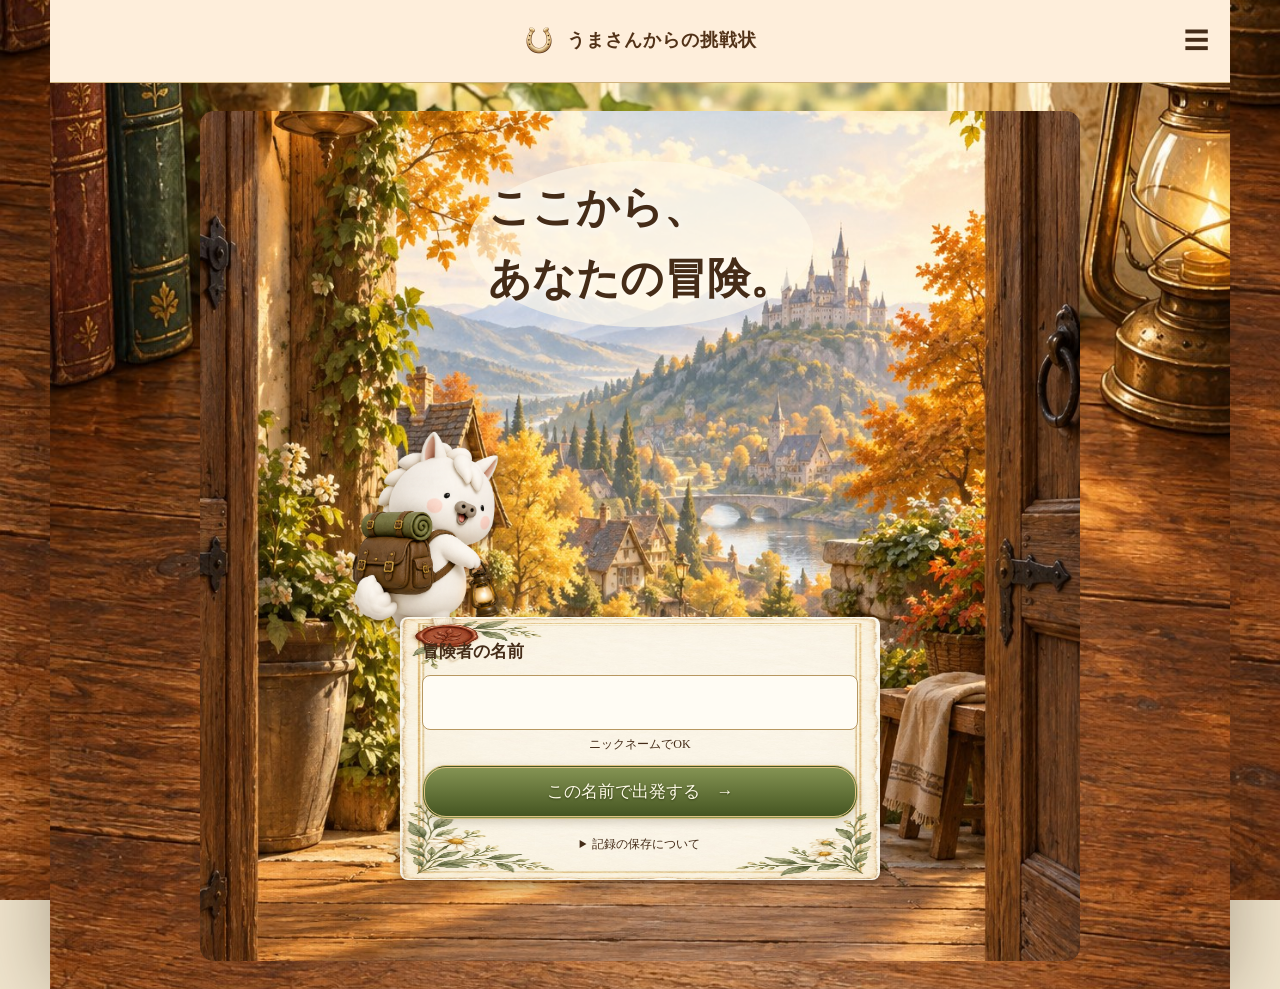
==== uma_quest.html @ 5a9ca6b8 "Add direct-link September quest playtest without homepage links" ====
<!doctype html>
<html lang="ja">
<head>
<meta charset="utf-8"><meta name="viewport" content="width=device-width,initial-scale=1">
<meta name="robots" content="noindex,nofollow"><meta name="theme-color" content="#faf5e9">
<title>うまさんからの挑戦状｜2026 秋の冒険</title>
<link rel="icon" href="media/icon-horseshoe.webp">
<link rel="stylesheet" href="assets/css/uma-quest.css">
<link rel="stylesheet" href="assets/css/uma-quest-journey.css">
<script src="assets/js/uma-quest-config.js" defer></script>
<script src="assets/js/uma-quest-core.js" defer></script>
<script src="assets/js/uma-quest-journey.js" defer></script>
<script src="assets/js/uma-quest.js" defer></script>
</head>
<body>
<a class="skip-link" href="#adventure">冒険メニューへ</a>
<div class="preview-note">お試し版 · 本番のお題・成長ルールは準備中です</div>
<header class="site-head"><a href="./"><img src="media/icon-horseshoe.webp" alt="">旅するうまさん</a><span>小さな一歩が、物語になる。</span></header>
<main>
<section class="hero"><div class="hero-copy"><p class="eyebrow">YOUR EVERYDAY, YOUR ADVENTURE</p><h1>うまさんからの<br><strong>挑戦状</strong></h1><p class="event-date">2026. 10.1 <span>―</span> 11.30</p><p>物語の主人公は、あなた。<br>見つけて、つくって、やってみて。<br>小さな一歩を、冒険の手帳に。</p><a class="primary button" href="#adventure">挑戦状をひらく ↓</a></div><img class="hero-horse" src="media/work-quest.webp" alt="挑戦状を届けるうまさん"><div class="hero-foot">休んだ日があっても、冒険は消えない。</div></section>
<div class="adventure" id="adventure">
<section id="intro" class="panel onboarding"><h2>あなたの冒険手帳を、ここに。</h2><p>同じ端末・同じブラウザーで遊んでね。記録が消える場合に備え、「冒険の書」を保存できます。プライベートブラウズでの継続利用は避けてください。</p><button id="intro-ok">手帳をひらく</button></section>
<div id="storage-error" class="panel error-panel" role="alert" hidden><h2>記録を読み込めませんでした</h2><p id="storage-error-text"></p><p>元の保存内容は上書きしていません。有効な冒険の書を読み込んで復元できます。</p><button id="raw-backup">元の保存内容を退避</button><button id="retry-storage">再読み込み</button></div>
<details class="dev-tools"><summary>動作確認・モード切り替え</summary><p id="mode-description"></p><div id="dev-controls" hidden><label>確認日時（日本時間）<input id="preview-date" type="date" min="2026-09-01" max="2026-12-31"></label><div class="dev-presets"><button data-date="2026-09-30">開催前</button><button data-date="2026-10-07">開催中</button><button data-date="2026-12-01">開催後</button></div></div><a id="mode-link" class="button" href="?preview=1#adventure">試用モードを開く</a><p>仮クエストは7件です。未作成の本番61件は含みません。</p></details>
<p id="phase-note" class="phase-note"></p>
<section class="profile panel" aria-label="冒険者のプロフィール"><div class="profile-top"><div class="profile-name"><label>冒険者のなまえ（任意）<input id="player-name" maxlength="16" placeholder="名もなき冒険者" autocomplete="off"></label><button type="button" id="save-name">名前を保存</button></div><div class="level">Lv.<strong id="level">1</strong></div></div><div class="exp-row"><progress id="exp" max="100" value="0" aria-label="次のレベルまでの経験値"></progress><span id="exp-label"></span></div><p id="rank" class="profile-caption"></p></section>
<nav class="tabs" aria-label="冒険メニュー"><button data-tab="today" aria-current="page"><img src="media/icon-lantern.png" alt="">今日</button><button data-tab="journal"><img src="media/icon-book-storybook.webp" alt="">冒険手帳</button><button data-tab="trophy-panel"><img src="media/icon-star-color.png" alt="">トロフィー</button><button data-tab="result"><img src="media/icon-horseshoe.webp" alt="">クリア画面</button></nav>
<section id="today" class="tab-panel"><div class="section-title"><div><p class="eyebrow">A LETTER FOR YOU</p><h2>今日のクエスト</h2></div><p>あなたのペースで、<br>小さな冒険を。</p></div><div id="today-list"></div><details id="past-quests" class="all-quests"><summary>これまでの挑戦状 <span id="past-count"></span></summary><div id="past-list"></div></details><p class="small-note">画像の提出・判定はありません。自分でできたと思ったらクリア。<br>公開済みのお題は後日でも挑戦できます。</p></section>
<section id="journal" class="tab-panel" hidden><div class="section-title"><div><p class="eyebrow">MY ADVENTURE JOURNAL</p><h2>冒険手帳</h2></div><p id="clear-count"></p></div><div id="stats" class="stats"></div><p class="small-note">数値は分類ごとの達成ポイントです。上限は未確定です。</p><h3>クリアした挑戦</h3><p class="small-note">星をつけたひとつを「いちばんの冒険」としてクリア画像に残せます。</p><div id="history"></div><div class="backup panel"><div><h3>冒険の書</h3><p>写真を含まない、小さな記録の控え。</p></div><button id="export">冒険の書を保存</button><button id="open-import">冒険の書を読み込む</button><input id="import" type="file" accept=".json,application/json" hidden></div></section>
<section id="trophy-panel" class="tab-panel" hidden><div class="section-title"><div><p class="eyebrow">LITTLE ACHIEVEMENTS</p><h2>集めたトロフィー</h2></div></div><label class="title-picker">表示する称号<select id="title-select"></select></label><div id="trophies" class="trophy-grid"></div><p class="small-note">連続参加の条件はありません。61件の特別な実績は、本番61件の完成・達成後に解放されます。</p></section>
<section id="result" class="tab-panel" hidden><div class="section-title"><div><p class="eyebrow">THIS IS YOUR STORY</p><h2 id="result-heading">冒険のクリア画面</h2></div></div><p id="result-note" class="small-note"></p>
<div id="certificate" class="certificate" role="img" aria-label="冒険の記念カード"></div>
<div class="photo-controls panel"><h3>思い出を添える（任意・最大3枚）</h3><p>写真なしでも完成するカードです。選んだ画像はこの画面だけで扱い、再読み込みすると消えます。サーバーへの送信やブラウザーへの永続保存はしません。</p><button id="add-photos">写真・絵を選ぶ</button><input id="photos" type="file" accept="image/png,image/jpeg,image/webp" multiple hidden><div id="photo-list"></div></div>
<details id="export-preview" hidden><summary>保存する画像を確認する</summary><img id="export-image" alt="保存用の冒険記念画像"><p class="small-note">画像の長押しからも保存できます。</p></details><div class="card-actions"><button id="save-image" class="primary" disabled>クリア画像を保存</button><button id="share-image" disabled>シェアする</button><button id="copy-result">投稿文をコピー</button></div><p id="image-message" class="small-note" role="status"></p><textarea id="result-caption" rows="4" readonly aria-label="クリア画面の投稿文"></textarea><p class="small-note">共有先に文章が入らない場合はコピーして添えてください。対応しない環境では画像保存＋投稿文コピーでシェアできます。公開予定のURLは、本番公開後に利用できます。</p>
</section>
</div>
</main>
<footer>いつもの毎日に、ひとつぶの冒険を。<br><a href="./">旅するうまさん</a></footer>
<div id="notice" role="status" aria-live="polite"></div>
<dialog id="report-dialog"><form id="report-form"><p class="eyebrow">QUEST REPORT</p><h2>冒険の足あとを残そう</h2><p id="report-title"></p><p>「できた！」の自己申告で記録します。写真や絵の提出は不要です。</p><div class="dialog-actions"><button type="button" data-close="report-dialog">戻る</button><button type="submit" class="primary">クリアを記録する</button></div></form></dialog>
<dialog id="clear-dialog"><p class="eyebrow">A LITTLE ADVENTURE, COMPLETE</p><h2 class="celebrate">冒険クリア！</h2><img class="celebrate-horse" src="media/camera-pose-lantern.png" alt="ランタンを持って冒険を祝ううまさん"><p id="clear-title"></p><div id="clear-reward"></div><textarea id="quest-share-text" rows="9" readonly aria-label="シェアする文章"></textarea><div class="share-actions"><button id="share-quest" class="primary">SNSでシェア</button><button id="share-x">Xで投稿を作る</button><button id="copy-quest">文章をコピー</button><button data-close="clear-dialog">冒険を続ける</button></div></dialog>
<dialog id="undo-dialog"><h2>クリアの記録を取り消す</h2><p id="undo-title"></p><p>経験値・ステータス・トロフィーを再計算します。未獲得に戻った称号や、取り消す「いちばんの冒険」の選択も解除します。お題にはまた挑戦できます。</p><div class="dialog-actions"><button data-close="undo-dialog">戻る</button><button id="confirm-undo">取り消す</button></div></dialog>
<dialog id="import-dialog"><h2>冒険の書を読み込む</h2><p id="import-summary"></p><p>現在の記録を、バックアップ時点の記録に置き換えます。</p><button id="backup-before-import">置き換え前の記録を保存</button><div class="dialog-actions"><button data-close="import-dialog">戻る</button><button id="confirm-import" class="primary">この記録に復元する</button></div></dialog>
<noscript>このイベントを遊ぶにはJavaScriptを有効にしてください。</noscript>
</body>
</html>
---- assets/css/uma-quest.css ----
:root{color-scheme:light;--ink:#50351f;--muted:#8b755d;--gold:#b98739;--line:#ddc9a6;--paper:#fffaf0;--green:#839365;font-family:"Yu Mincho","Hiragino Mincho ProN",serif;color:var(--ink);background:#faf5e9}*{box-sizing:border-box}body{margin:0;background:radial-gradient(ellipse at 5% 35%,#e7ead980,transparent 45%),radial-gradient(ellipse at 100% 80%,#ead7a940,transparent 35%);line-height:1.8}button,input,textarea{font:inherit;color:inherit}button,.button{cursor:pointer;border:1px solid #b99766;border-radius:9px;background:#fffcf5;padding:11px 20px;text-decoration:none;display:inline-flex;align-items:center;justify-content:center;gap:12px;line-height:1.5}button:hover,.button:hover{background:#f1e6d0}button:disabled{cursor:default;opacity:.58}a{color:inherit}button:focus-visible,a:focus-visible,input:focus-visible,summary:focus-visible,textarea:focus-visible{outline:3px solid #7c976e;outline-offset:4px}.primary{background:linear-gradient(#84613a,#624021);color:#fff9eb;border:3px double #d6af62;border-radius:30px;box-shadow:0 3px 9px #58391915}.primary:hover{background:#74512d}.preview-note{text-align:center;background:#eee6d4;color:#796348;font:12px/2.6 sans-serif;letter-spacing:.08em}.site-head{max-width:1120px;margin:auto;padding:23px 30px;display:flex;align-items:center;justify-content:space-between;border-bottom:1px solid var(--line)}.site-head a{display:flex;align-items:center;gap:12px;font-size:25px;font-weight:bold;text-decoration:none}.site-head img{width:36px;height:42px;object-fit:contain}.site-head>span{font-size:12px;letter-spacing:.12em}.hero{max-width:1120px;margin:auto;min-height:510px;position:relative;overflow:hidden;display:flex;align-items:center}.hero-copy{position:relative;z-index:1;padding:50px 0 65px 65px;width:54%}.eyebrow{font:10px/1.7 sans-serif;letter-spacing:.22em;color:#977441}.hero h1{font-size:35px;line-height:1.6;letter-spacing:.1em;margin:15px 0}.hero h1 strong{font-size:72px;line-height:1.2;letter-spacing:.16em}.event-date{font-size:22px;letter-spacing:.08em;margin:18px 0}.event-date span{color:var(--gold);padding:0 12px}.hero-copy>p:not(.eyebrow):not(.event-date){font-size:14px;line-height:2.2}.hero-copy .button{margin-top:12px;min-width:245px}.hero-horse{position:absolute;width:77%;right:-125px;top:25px;mix-blend-mode:multiply}.hero-foot{position:absolute;bottom:16px;right:60px;font-size:12px;letter-spacing:.12em;color:var(--muted)}.adventure{max-width:760px;margin:25px auto 0;padding:0 26px;scroll-margin-top:20px}.panel{background:#fffbf2;border:1px solid var(--line);border-radius:12px;box-shadow:0 3px 15px #69543008}.profile{padding:20px 28px;background:linear-gradient(110deg,#f0eddb,#fffaf1 50%,#f4e9d5)}.profile-top{display:flex;align-items:center;justify-content:space-between;gap:20px}.profile label{font-size:10px;color:var(--muted);letter-spacing:.12em;display:block}.profile input{display:block;border:0;border-bottom:1px dashed #c8b38d;background:transparent;font-size:20px;font-weight:bold;width:min(100%,320px);padding:3px 0;border-radius:0;color:var(--ink)}.level{white-space:nowrap}.level strong{font-size:35px;margin-left:6px}.exp-row{display:flex;align-items:center;gap:15px;margin-top:12px}.exp-row span{font-size:12px;white-space:nowrap}progress{height:12px;width:100%;border:1px solid #d4bd97;border-radius:20px;overflow:hidden;background:#eee5d4}progress::-webkit-progress-bar{background:#eee5d4}progress::-webkit-progress-value{background:linear-gradient(90deg,#e0b35a,#b9842d);border-radius:20px}progress::-moz-progress-bar{background:#be913e}.profile-caption{font-size:11px;margin:7px 0 0;color:var(--muted)}.tabs{display:flex;margin:20px 0 30px;border-bottom:1px solid var(--line);gap:4px}.tabs button{flex:1;background:transparent;border:0;border-radius:0;padding:14px 5px;position:relative;font-size:14px}.tabs img{height:28px;width:28px;object-fit:contain}.tabs [aria-current]{color:#85561d}.tabs [aria-current]:after{content:"";height:3px;background:#b38a45;position:absolute;bottom:-1px;left:15%;right:15%;border-radius:4px}.section-title{display:flex;align-items:center;justify-content:space-between;margin:20px 0}.section-title h2{font-size:27px;margin:0;letter-spacing:.08em}.section-title .eyebrow{margin:0 0 7px}.section-title>p{font-size:12px;text-align:right;color:var(--muted)}.quest-letter{position:relative;background:linear-gradient(110deg,#fffdf5e8,#fffaf0ef),url('../../media/scenery-lake.webp') center/cover;border:1px solid var(--line);outline:1px solid #e5d3b5;outline-offset:-7px;padding:36px 40px 30px;box-shadow:2px 7px 18px #65441c13;border-radius:3px}.quest-letter:before{content:"✦";position:absolute;right:28px;top:18px;color:#b98c43;font-size:30px}.category{display:inline-block;background:#839365;color:white;padding:2px 25px;font-size:13px;letter-spacing:.18em}.quest-letter h3{font-size:29px;margin:20px 0 12px;letter-spacing:.06em}.quest-letter .description{max-width:420px;font-size:16px;line-height:2}.quest-letter .reward{font-size:20px;color:#976821;border-top:1px solid #dfcca9;padding-top:18px;margin:22px 0}.quest-letter .primary{width:100%;padding:15px}.small-note{font-size:12px;color:var(--muted);line-height:1.9;text-align:center;margin:18px 0}.all-quests{margin-top:24px}.all-quests summary{cursor:pointer;padding:17px 3px;border-bottom:1px solid var(--line)}summary span{float:right;font-size:12px;color:var(--muted)}.quest-list{display:grid;grid-template-columns:1fr 1fr;gap:10px;margin-top:16px}.quest-list button{justify-content:space-between;font-size:13px;text-align:left;padding:15px}.quest-list small{display:block;color:var(--muted);font-size:10px}.stats{display:grid;grid-template-columns:repeat(4,1fr);gap:9px}.stat{border:1px solid var(--line);border-radius:8px;background:var(--paper);padding:13px 10px;text-align:center}.stat strong{font-size:23px;margin-left:5px}.stat-meter{height:7px;border-radius:7px;background:#eee5d4;margin-top:8px;overflow:hidden}.stat-meter i{display:block;height:100%;background:var(--stat-color)}h3{font-size:21px;font-weight:600}.trophies{display:grid;grid-template-columns:repeat(5,1fr);gap:10px}.trophy{text-align:center;font-size:10px;color:var(--muted)}.medal{display:flex;justify-content:center;align-items:center;width:70px;height:70px;max-width:100%;aspect-ratio:1;margin:0 auto 6px;border-radius:50%;border:4px double #b38b4d;background:radial-gradient(circle at 35% 30%,#fff7cf,#d7b874);font-size:29px;box-shadow:0 3px 5px #51372017}.trophy.locked .medal{filter:grayscale(1);opacity:.35}.history-row{padding:17px 20px;margin-bottom:10px;background:var(--paper);border:1px solid var(--line);border-radius:6px}.history-row header{display:flex;gap:15px;justify-content:space-between;align-items:center}.history-row strong{font-size:16px}.history-row small{font-size:11px;color:var(--muted)}.history-row p{white-space:pre-wrap;overflow-wrap:anywhere;font-size:13px;margin:8px 0}.stamp{color:#a57831;border:2px solid #bb944f;border-radius:50%;font:10px/44px sans-serif;width:49px;height:49px;text-align:center;transform:rotate(-14deg);flex-shrink:0}.empty{padding:35px;text-align:center;border:1px dashed var(--line);color:var(--muted);font-size:14px}.backup{display:flex;gap:12px;align-items:center;padding:20px;margin-top:25px}.backup>div{flex:1}.backup h3,.backup p{margin:0}.backup p{font-size:11px;color:var(--muted)}#share-card{display:block;width:100%;height:auto;border:1px solid #ccb07b;box-shadow:0 5px 22px #66431912;border-radius:5px}.card-actions{display:grid;gap:12px;margin-top:22px}.card-actions button{padding:14px}footer{text-align:center;font-size:12px;line-height:2.7;color:var(--muted);margin:60px 0 30px}footer a{font-size:16px;text-decoration:none;color:var(--ink)}dialog{width:min(480px,calc(100% - 32px));background:var(--paper);border:1px solid var(--line);border-radius:14px;padding:30px;color:var(--ink);box-shadow:0 12px 60px #31200e30}dialog::backdrop{background:#382d206e;backdrop-filter:blur(3px)}dialog h2{font-size:23px}dialog label{font-size:13px;display:block}textarea{width:100%;border:1px solid var(--line);background:#fffdf8;padding:10px;border-radius:6px;resize:vertical;margin-top:8px}.dialog-actions{display:flex;justify-content:flex-end;gap:10px;margin-top:20px}#notice{position:fixed;bottom:24px;left:50%;transform:translateX(-50%);z-index:10;max-width:calc(100% - 30px);width:max-content;background:#503b26;color:#fff9ea;padding:13px 22px;border-radius:12px;box-shadow:0 4px 20px #0002;font-size:13px;pointer-events:none}#notice:empty{display:none}[hidden]{display:none!important}@media(max-width:600px){.site-head{padding:15px 20px}.site-head a{font-size:20px}.site-head>span{display:none}.hero{min-height:480px;align-items:flex-start}.hero-copy{padding:27px 0 58px 24px;width:75%}.hero .eyebrow{font-size:8px}.hero h1{font-size:25px}.hero h1 strong{font-size:55px}.hero-horse{width:113%;right:-31%;top:125px}.hero-copy>p:not(.eyebrow):not(.event-date){font-size:12px}.event-date{font-size:17px}.hero-copy .button{min-width:0;padding:12px 20px;font-size:13px}.hero-foot{right:0;left:0;text-align:center;bottom:8px;font-size:10px}.adventure{padding:0 16px;margin-top:18px}.profile{padding:15px 18px}.profile input{font-size:18px;width:100%}.profile-top label{min-width:0}.level strong{font-size:30px}.section-title h2{font-size:23px}.section-title>p{font-size:10px}.quest-letter{padding:27px 23px 23px}.quest-letter h3{font-size:23px}.quest-letter .description{font-size:14px}.quest-letter .reward{font-size:17px}.tabs button{font-size:12px;gap:7px}.tabs img{width:24px;height:24px}.quest-list{grid-template-columns:1fr}.stats{gap:5px}.stat{padding:10px 3px;font-size:12px}.stat strong{font-size:19px}.medal{height:auto;font-size:23px;border-width:3px}.trophies{gap:5px}.backup{flex-wrap:wrap;padding:15px}.backup>div{flex-basis:100%}.backup button,.backup .button{flex:1}.history-row{padding:13px}.history-row strong{font-size:14px}dialog{padding:22px}.dialog-actions button{padding:11px 13px}}
.day-heading{display:flex;justify-content:space-between;align-items:center;gap:12px;font-size:13px}.day-heading label{font-size:11px;color:var(--muted)}.day-heading input{border:1px solid var(--line);border-radius:6px;padding:7px;background:var(--paper);max-width:155px}.daily-list{grid-template-columns:repeat(auto-fit,minmax(180px,1fr));margin:10px 0 20px}.daily-list button[aria-pressed="true"],.design-choices button[aria-pressed="true"]{background:#e9eedf;border-color:#839365}.quest-share-button{width:100%;margin-top:12px}.history-share{padding:6px 12px;font-size:12px;margin-top:12px}.share-actions{display:grid;grid-template-columns:1fr 1fr;gap:10px;margin-top:16px}.share-actions .primary{grid-column:1/-1}.share-actions button{font-size:13px}.design-choices{display:flex;gap:10px}.design-choices button{flex:1;font-size:14px}.parameter-proposals{padding:20px;margin-top:22px}.parameter-proposals h3{margin:0 0 10px}.parameter-proposals p{font-size:12px;color:var(--muted)}.parameter-proposals table{width:100%;border-collapse:collapse;font-size:12px;text-align:left}.parameter-proposals th,.parameter-proposals td{padding:12px 5px;border-bottom:1px solid var(--line)}#clear-dialog h2{text-align:center;font-size:32px;color:#526b49}#clear-title,#clear-reward{text-align:center}#clear-reward{color:#a07937;font-size:14px}#quest-share-text{font:12px/1.9 sans-serif}dialog{max-height:calc(100dvh - 32px);overflow-y:auto}@media(max-width:600px){.day-heading{align-items:flex-start;flex-direction:column;gap:0;margin-bottom:14px}.daily-list{grid-template-columns:1fr}.design-choices button{font-size:12px;padding:10px}.parameter-proposals{padding:14px}.parameter-proposals table{font-size:11px}}
/* Autumn event prototype: scoped additions; existing site styles are untouched. */
.skip-link{position:fixed;top:-80px;left:15px;z-index:50;background:var(--paper);padding:10px}.skip-link:focus{top:10px}.onboarding,.error-panel{padding:22px;margin-bottom:20px}.onboarding h2,.error-panel h2{font-size:20px;margin:0 0 12px}.onboarding p,.error-panel p{font-size:13px}.error-panel{border-color:#b87156;background:#fff2e7}.dev-tools{margin:20px 0;font-size:12px;color:var(--muted)}.dev-tools summary{cursor:pointer}.dev-tools input,.title-picker select{border:1px solid var(--line);padding:10px;border-radius:7px;background:var(--paper);font:inherit;color:var(--ink)}.dev-tools p{margin:10px 0}.dev-presets{display:flex;gap:8px;margin:12px 0}.dev-presets button{padding:8px 12px}.phase-note{font-size:13px;text-align:center;padding:10px;background:#eee8d7;border-radius:8px}.tabs{gap:0}.tabs button{flex-direction:column;gap:4px;font-size:12px}.tabs img{height:28px;width:28px}.quest-letter{margin:18px 0 25px}.quest-top{display:flex;justify-content:space-between;align-items:center}.quest-top time{font-size:12px;color:var(--muted)}.quest-art{float:right;width:80px;height:80px;object-fit:contain;margin:20px 0 12px 15px}.quest-letter h3{font-size:26px}.quest-letter:before{display:none}.stat img{display:block;width:30px;height:30px;object-fit:contain;margin:0 auto 4px}.stat span{display:block}.stat strong{margin:0}.history-icon{width:44px;height:55px;object-fit:contain}.history-row header>div{flex:1}.history-actions{display:flex;gap:7px;flex-wrap:wrap;margin-top:12px}.history-actions button{font-size:11px;padding:8px 11px}.history-actions [aria-pressed=true]{background:#eee2bd;border-color:#a17c39}.title-picker{display:flex;flex-direction:column;gap:8px;font-size:13px;margin-bottom:20px}.trophy-grid{display:grid;grid-template-columns:1fr 1fr;gap:12px}.trophy-card{display:flex;align-items:center;gap:13px;padding:15px;border:1px solid var(--line);border-radius:10px;background:var(--paper)}.trophy-card>img{width:50px;height:60px;object-fit:contain}.trophy-card>div{flex:1;min-width:0}.trophy-card h3{font-size:15px;margin:0}.trophy-card p,.trophy-card small{font-size:10px;line-height:1.8;margin:7px 0;color:var(--muted)}.trophy-card.locked>img{filter:grayscale(1);opacity:.35}.trophy-card.unlocked{background:#faf0d5}.trophy-card progress{height:8px}.backup{flex-wrap:wrap}.backup>div{flex-basis:100%}.backup button{flex:1;font-size:13px}.celebrate{animation:quest-pop .45s ease-out}.celebrate-horse{display:block;height:110px;width:100px;object-fit:contain;margin:0 auto}#clear-reward{white-space:pre-line;margin:16px 0;font-size:15px;line-height:2}#clear-dialog{max-width:490px}.photo-controls{margin-top:24px;padding:20px}.photo-controls h3{font-size:18px;margin:0 0 10px}.photo-controls p{font-size:12px;color:var(--muted)}#photo-list{display:flex;gap:10px;margin-top:15px}#photo-list>div{width:33.33%;min-width:0}#photo-list img{width:100%;height:100px;object-fit:contain;background:#eee8dc}#photo-list button{font-size:11px;padding:8px;width:100%}#result-caption{font-size:12px}.certificate{position:relative;background:#fff9eb;border:4px double #b88d45;box-shadow:0 6px 22px #65471914;padding:30px 24px 22px;text-align:center;border-radius:4px;overflow:hidden;font-family:"Yu Mincho",serif}.certificate:before{content:"";position:absolute;inset:7px;border:1px solid #dbc392;pointer-events:none}.certificate-top{display:flex;align-items:center;justify-content:center;gap:12px;font-size:22px}.certificate-top>img{height:38px;width:35px;object-fit:contain}.certificate-top p{margin:0}.certificate-top small{display:block;font-size:14px;color:#91713e}.certificate-mode{font-size:14px;color:#977649;margin:22px 0 10px}.certificate-name{font-size:32px;line-height:1.8;overflow-wrap:anywhere;margin:10px 0 16px}.certificate-name span{display:block;font-size:28px}.ribbon{display:inline-block;max-width:95%;background:#e6d4a1;padding:6px 30px;font-size:19px;clip-path:polygon(0 0,100% 0,97% 50%,100% 100%,0 100%,3% 50%)}.certificate-count{font-size:21px;margin:16px 0}.certificate-count strong{font-size:58px}.certificate-stats{display:grid;grid-template-columns:repeat(4,1fr);gap:8px;border-bottom:1px solid var(--line);padding-bottom:18px}.certificate-stats span{display:block;font-size:14px}.certificate-stats strong{font-size:25px}.certificate-scene{position:relative;height:245px;margin:15px -12px 0}.certificate-scene>img:first-child{width:100%;height:100%;object-fit:cover;opacity:.58;mask-image:linear-gradient(transparent,#000 15%,#000 60%,transparent)}.certificate-scene .certificate-guide{position:absolute;right:5px;bottom:25px;height:155px;width:130px;object-fit:contain}.certificate-scene p{position:absolute;bottom:0;left:8px;right:8px;font-size:13px;color:#765833;text-shadow:0 0 6px #fff}.certificate-trophies{display:flex;justify-content:center;gap:12px;flex-wrap:wrap;margin:20px 0}.certificate-trophies>div{width:70px;font-size:10px;line-height:1.6}.certificate-trophies img{height:45px;width:45px;object-fit:contain;margin:0 auto 8px;display:block}.certificate-favorite{border:1px solid var(--line);padding:12px;margin:18px 0}.certificate-favorite small{display:block;color:#997433}.certificate-favorite strong{font-size:19px;overflow-wrap:anywhere}.certificate-photos{display:flex;gap:9px;margin:18px 0}.certificate-photos img{flex:1;min-width:0;width:0;height:150px;object-fit:contain;background:#fffdf8;border:5px solid #fff;box-shadow:0 2px 6px #0001}.certificate-footer{font-size:12px;color:#8c704a;margin:18px 0 0;line-height:2.1}@keyframes quest-pop{from{transform:scale(.9);opacity:.4}to{transform:scale(1);opacity:1}}@media(prefers-reduced-motion:reduce){*,*::before,*::after{animation:none!important;scroll-behavior:auto!important}}@media(max-width:600px){.trophy-grid{grid-template-columns:1fr}.quest-letter h3{font-size:22px}.quest-art{width:62px;height:62px}.certificate{padding:24px 15px 18px}.certificate-top{font-size:17px;gap:8px}.certificate-top small{font-size:11px}.certificate-name{font-size:25px}.certificate-name span{font-size:23px}.ribbon{font-size:16px;padding:6px 22px}.certificate-count{font-size:16px}.certificate-count strong{font-size:45px}.certificate-stats span{font-size:12px}.certificate-stats strong{font-size:22px}.certificate-scene{height:210px}.certificate-scene p{font-size:10px}.certificate-scene .certificate-guide{height:130px;width:95px}.certificate-trophies{gap:6px}.certificate-trophies>div{width:58px;font-size:9px}.certificate-trophies img{height:34px;width:34px}.certificate-favorite strong{font-size:16px}.certificate-photos img{height:100px}.backup button{font-size:11px;padding:10px}.onboarding{padding:17px}.tabs button{font-size:11px;padding:12px 2px}#clear-dialog{padding:20px}}
#save-name{font-size:11px;padding:5px 12px;margin-top:8px;min-height:30px}
#export-preview{margin:20px 0;font-size:13px}#export-preview summary{cursor:pointer;padding:12px 0}#export-image{width:100%;height:auto;display:block}
.profile-name{min-width:0}
.quest-art{float:none;position:absolute;right:135px;top:30px;width:27px;height:27px;margin:0}.hero-foot{background:#faf5e9dd;padding:4px 12px;border-radius:10px;bottom:4px}@media(max-width:600px){.quest-art{right:120px;top:28px;width:25px;height:25px}}
---- assets/css/uma-quest-journey.css ----
/* Four distinct scenes, with live HTML controls and natural document scrolling. */
:root{--ink:#452c18;--muted:#745b41;--line:#c9ad7d;--green:#586b32;color:var(--ink);background:#efe4cc;font-family:"Yu Mincho","Hiragino Mincho ProN",serif}
html,body{min-height:100%;height:auto;overflow-x:clip;overflow-y:auto}body{margin:0;background:#ddd0b5 url('../../media/quest/journey-desk-v1.jpg') center/cover fixed;line-height:1.7}
[hidden]{display:none!important}button,input,textarea,select{font:inherit;color:inherit}button{touch-action:manipulation;min-height:44px}button:disabled{opacity:.52}button:focus-visible,input:focus-visible,a:focus-visible{outline:3px solid #b78526;outline-offset:3px}
.journey-app{max-width:1180px;min-height:100svh;margin:auto;position:relative;background:#f9efd9;box-shadow:0 0 70px #26130555}
.journey-head{height:74px;display:flex;align-items:center;justify-content:center;padding:8px 54px;position:relative;background:#fff7e8ef;border-bottom:1px solid #cfb27c;z-index:2}
.journey-head a{display:flex;flex-direction:column;align-items:center;color:#523218;font-size:14px;font-weight:600;text-decoration:none;line-height:1.4;letter-spacing:.06em}.journey-head img{width:26px;height:29px;object-fit:contain;margin-bottom:2px}
#journey-menu{position:absolute;right:12px;top:15px;background:none;border:0;padding:5px 9px;font-size:25px}
.journey-main{padding:0 0 83px;max-width:none;margin:0;min-height:calc(100svh - 74px);background:url('../../media/quest/journey-desk-v1.jpg') center/cover}
.journey-view{max-width:670px;margin:auto;position:relative;padding:22px 20px 32px;min-height:calc(100svh - 157px)}
.view-heading{text-align:center}.view-heading h1{font-size:34px;line-height:1.4;margin:0 0 5px;letter-spacing:.08em}.view-heading p{font-size:14px;margin:4px 0;color:#4e321d}
.quest-scene-heading{position:relative;min-height:154px;margin:-22px -20px 0;padding:20px 105px 20px 15px;background:linear-gradient(#fff4ddd9,#fff4dd99,transparent)}.quest-scene-heading .view-heading h1{font-size:32px}.desk-guide{position:absolute;right:10px;bottom:7px;width:108px;height:130px;object-fit:contain}#journey-date{font-size:16px;margin-top:14px}
#today-list{display:flex;flex-direction:column;gap:25px}.sealed-quest{text-align:center;padding-top:10px}.envelope{position:relative;isolation:isolate;display:flex;flex-direction:column;align-items:center;justify-content:space-between;width:100%;min-height:275px;padding:22px 20px 28px;background:#f8ecd4 url('../../media/quest/letter-paper-v1.jpg') center/cover;border:1px solid #c9aa72;border-radius:3px;box-shadow:0 14px 18px #24140570;transform:rotate(-3deg);font-size:21px;overflow:hidden}
.envelope:before{content:"";position:absolute;inset:0 0 auto;height:57%;clip-path:polygon(0 0,100% 0,50% 100%);background:linear-gradient(155deg,#fff8e6,#e9d6b7);filter:drop-shadow(0 4px 2px #65462280);z-index:-1}.envelope:after{content:"";position:absolute;inset:0;box-shadow:inset 0 0 25px #ae804638;pointer-events:none}
.envelope-to{position:relative;z-index:1;font-size:24px;max-width:100%;overflow-wrap:anywhere}.wax-seal{border:6px double #b5593b;width:64px;height:64px;border-radius:50%;display:grid;place-items:center;background:radial-gradient(#af4932,#722913);color:#e9aa6f;font-size:29px;text-shadow:1px 2px #4c1909;box-shadow:2px 4px 6px #56301855;margin:12px 0 15px}.envelope-title{font-size:20px;line-height:1.5}.envelope-title strong{font-size:29px;letter-spacing:.15em}
.delivery-note{color:#fff9e9;text-shadow:0 2px 4px #351804;font-size:19px;font-weight:600;margin:25px 0 14px}
.primary{background:linear-gradient(#849353,#586830 70%,#455522);color:#fffbe8;border:3px double #dfc384;border-radius:24px;box-shadow:0 3px 10px #2f210a33;text-shadow:0 1px 2px #354015;min-height:53px;font-size:19px;padding:12px 18px;line-height:1.5}.primary:hover{background:linear-gradient(#93a160,#627737)}.open-letter{width:100%}
.past-link{display:block;margin:18px auto 5px;padding:7px 15px;color:#fff8e7;text-shadow:0 1px 4px #1f1007;background:#40251070;border:0;border-radius:5px;text-decoration:underline;text-underline-offset:4px;font-size:14px}
.quest-help{font-size:11px;text-align:center;color:#fff4d9;background:#452710aa;border-radius:7px;padding:9px 12px;margin:18px 0 0;line-height:1.7}.empty{padding:25px;background:#fff4df;border-radius:8px;color:#57391d;font-size:16px}
.quest-letter{display:flow-root;position:relative;padding:25px 25px 24px;background:#fff6e4 url('../../media/quest/letter-paper-v1.jpg') center/100% 100%;border:1px solid #caa66b;border-radius:3px;outline:0;box-shadow:0 9px 18px #26140255;overflow-wrap:anywhere}.quest-letter:before{content:none}.quest-top{display:flex;align-items:center;justify-content:space-between;gap:10px;margin-left:33px}.category{font-size:12px;padding:2px 16px;letter-spacing:.1em}.quest-top time{font-size:10px;color:#725638}.letter-to{font-size:14px;margin:20px 0 5px}.quest-letter h3{font-size:25px;line-height:1.5;margin:7px 0 18px;clear:both}.quest-art{position:static;float:right;width:32%;height:125px;object-fit:contain;margin:0 0 8px 14px}.quest-letter .description{max-width:none;font-size:16px;line-height:1.9;margin:0;min-height:125px}.reward{clear:both;font-size:24px;margin:20px 0 15px;padding-top:10px;border-top:1px solid #c9ab75}.reward small{display:block;font-size:15px;color:#5c6b36}.quest-letter button{width:100%;margin-top:8px;background-color:#fff8e9}.quest-letter .primary{background:linear-gradient(#849353,#586830);font-size:17px}.quest-stage{text-align:center;font-size:13px;color:#5a6633;margin:14px 0 4px}.achievement-stamp{display:table;border:3px double #a06924;border-radius:50%;color:#895519;font-size:19px;font-weight:bold;padding:12px 18px;margin:10px auto;transform:rotate(-8deg);animation:stamp-in .3s ease-out}
.journey-nav{position:fixed;bottom:0;left:50%;transform:translateX(-50%);width:min(100%,670px);display:grid;grid-template-columns:1fr 1fr;gap:1px;background:#eadbc2;padding-bottom:env(safe-area-inset-bottom);border:1px solid #c5a06a;border-radius:17px 17px 0 0;z-index:10;box-shadow:0 -3px 12px #38200720}.journey-nav button{background:#fff6e6;border:0;border-radius:0;display:flex;flex-direction:column;align-items:center;gap:2px;font-size:14px;padding:9px 15px;min-height:72px;position:relative}.journey-nav img{height:27px;width:27px;object-fit:contain}.journey-nav button:first-child{border-radius:16px 0 0}.journey-nav button:last-child{border-radius:0 16px 0 0}.journey-nav [aria-current]{color:#3f5224;background:#faf4de}.journey-nav [aria-current]:before{content:"";position:absolute;top:0;left:12%;right:12%;height:4px;background:#536934;border-radius:3px}
.status-view{background:linear-gradient(#fff5dfed,#fff5df55 170px,transparent 300px);padding-top:22px}.leather-book{margin:18px -12px 0;background:url('../../media/quest/journey-book-v1.jpg') center/100% 100%;padding:53px 31px 69px 42px;filter:drop-shadow(0 5px 6px #35170555)}.passport{background:#fff5e2ad;padding:9px 8px;color:#422a17}.passport-label{text-align:center;font-size:17px;margin:0 0 13px;line-height:1.6}.passport-label small{display:block;font:8px/1.8 sans-serif;letter-spacing:.23em;color:#95713c}.identity-mark{width:66px;height:66px;border-radius:50%;border:5px double #a98748;margin:0 auto 8px;background:#f1e0b8;display:grid;place-items:center;font-size:32px;color:#65451e}
.profile{background:none;border:0;box-shadow:none;padding:0;margin:0}.profile-top{display:block}.passport-name{background:none;border:0;display:block;margin:auto;font-size:27px;line-height:1.4;font-weight:bold;text-align:center;padding:0 0 5px;max-width:100%;overflow-wrap:anywhere;min-height:40px}.level{font-size:27px;text-align:center;line-height:1.2;margin:4px 0 14px}.level strong{font-size:59px;margin-left:6px}.exp-row{display:flex;flex-direction:column-reverse;gap:5px;margin:0;align-items:stretch}.exp-row span{font-size:17px;font-weight:600}.exp-row progress{height:15px;border-color:#ae9768;background:#e6d7b8}.profile-caption{font-size:12px;text-align:center;margin:9px 0 0;overflow-wrap:anywhere}.next-exp{text-align:center;font-size:12px;margin:5px 0 16px}progress::-webkit-progress-value{background:linear-gradient(90deg,#8caa6d,#526a36)}progress::-moz-progress-bar{background:#728d4d}
.stats{display:flex;flex-direction:column;gap:13px}.ability{display:grid;grid-template-columns:23px 64px minmax(30px,1fr) 26px;align-items:center;gap:7px}.ability img{width:23px;height:25px;object-fit:contain}.ability span{font-size:15px;white-space:nowrap}.ability strong{font-size:23px;line-height:1}.ability progress{height:12px}.ability:nth-child(2) progress::-webkit-progress-value{background:#d5a552}.ability:nth-child(3) progress::-webkit-progress-value{background:#c98568}.ability:nth-child(4) progress::-webkit-progress-value{background:#9cad6f}
#clear-count{font-size:16px;text-align:center;border-top:1px solid #bca67e;padding-top:15px;margin:20px 0 9px}.gauge-note{font-size:9px;line-height:1.7;color:#775f40;text-align:center;margin:9px 0 15px}#share-growth{width:100%;font-size:16px;min-height:46px;padding:9px}.status-links{display:flex;flex-wrap:wrap;justify-content:center;gap:8px;margin-top:14px}.status-links button{background:#fff6e8ee;font-size:12px;min-height:40px;padding:7px 12px}
body[data-journey=start] .journey-main,body[data-journey=level] .journey-main{padding-bottom:0}body[data-journey=start] .journey-head{background:#ffefdcd9}.start-view{background:url('../../media/quest/journey-door-v1.jpg') center/cover;max-width:none;min-height:calc(100svh - 74px);padding:38px 28px 25px;display:flex;flex-direction:column}.start-view h1{align-self:center;font-size:32px;line-height:1.65;margin:0;padding:12px 20px;text-shadow:0 1px 10px #fff;background:#fff9e9a0;border-radius:50%;position:relative;z-index:1}.door-guide{width:160px;height:195px;object-fit:contain;align-self:flex-start;margin:36px 0 2px 16px;filter:drop-shadow(0 4px 4px #32180055)}.adventure-pass{width:min(100%,430px);align-self:center;padding:21px 22px 15px;background:#fff3dc url('../../media/quest/letter-paper-v1.jpg') center/100% 100%;border-radius:8px;box-shadow:0 6px 14px #26100370;position:relative;z-index:1;margin-top:auto}.adventure-pass label{font-size:17px;display:block;font-weight:bold}.adventure-pass input{width:100%;min-height:49px;border:1px solid #b79760;border-radius:8px;background:#fffcf4;padding:7px 12px;font-size:23px;margin-top:8px}.adventure-pass>p{text-align:center;font-size:12px;margin:4px 0 11px}.adventure-pass .primary{width:100%;font-size:17px;padding:11px 9px}.adventure-pass .first-storage{font-size:9px;line-height:1.6;margin:10px 0 0;color:#755e42}
.level-view{background:radial-gradient(circle at 50% 220px,#fff8c9,#fff5e5 70%);text-align:center;padding:28px 25px;overflow:hidden}.level-view:before{content:"";position:absolute;width:1100px;height:1100px;top:-250px;left:calc(50% - 550px);background:repeating-conic-gradient(from 8deg,#f4d48040 0deg 4deg,transparent 4deg 18deg);pointer-events:none;animation:gold-in .65s ease-out}.level-view>*{position:relative}.level-up-heading{font-size:41px;font-weight:bold;letter-spacing:.015em;color:#915f14;margin:0 0 15px;line-height:1.4}.level-emblem{width:135px;height:135px;margin:0 auto 18px;border:9px double #ae873f;border-radius:50%;background:radial-gradient(#f9e7bb 53%,#637444 55%,#354822);box-shadow:0 0 40px #e5b73e77;display:grid;place-items:center;font-size:52px;font-weight:bold;color:#735024}.level-view h1{font-size:30px;line-height:1.5;margin:8px 0;overflow-wrap:anywhere}.level-before{font-size:23px;color:#91652d;margin:5px 0}.level-after{font-size:64px;line-height:1.2;font-weight:bold;margin:0 0 15px}.level-growth{font-size:21px;border-top:1px solid #d5b678;display:table;margin:12px auto 0;padding:9px 10px 0}.level-xp{font-size:29px;margin:5px 0 0}.level-guide{display:flex;align-items:center;justify-content:flex-end;margin:8px 0 13px;min-height:116px}.level-guide img{width:125px;height:137px;object-fit:contain}.level-guide p{font-size:12px;line-height:1.7;margin-right:7px}.level-view .primary{width:100%;font-size:17px}.text-button{border:0;background:none;font-size:14px;padding:10px;display:block;margin:6px auto}.level-image-message{font-size:12px}.level-image-message:empty{display:none}
.journey-sheet{width:min(720px,calc(100% - 24px));max-height:calc(100dvh - 24px);padding:0;background:#fff7e8;border:1px solid #c2a06e;border-radius:12px;overflow:auto;overscroll-behavior:contain}.journey-sheet>header{position:sticky;top:0;z-index:2;display:flex;align-items:center;justify-content:space-between;gap:10px;background:#fff8ea;border-bottom:1px solid #dcc6a1;padding:12px 17px}.journey-sheet h2{font-size:21px;line-height:1.5;margin:0}.journey-sheet>header button{background:none;border:0;font-size:25px;padding:2px 10px}.sheet-body{padding:18px}.journey-sheet .profile-name input{width:100%;display:block;font-size:20px;padding:9px;min-height:45px;border:1px solid #c3a778;background:#fffdf5;border-radius:7px}.journey-sheet .profile-name label{font-size:13px}.journey-sheet .profile-name button{margin:9px 0;font-size:14px}.storage-note,.phase-note{font-size:12px;line-height:1.9}.backup{margin:20px 0;padding:15px}.backup h3{font-size:20px}.backup button{font-size:13px}.dev-tools{font-size:12px;margin:20px 0}.dev-presets{display:flex;flex-wrap:wrap}.dev-presets button{font-size:12px;padding:7px}.journey-sheet #history{display:flex;flex-direction:column;gap:12px}.history-row{padding:13px}.history-row header{gap:10px}.history-icon{width:43px;height:50px}.history-row strong{font-size:16px}.history-row small{font-size:11px}.history-actions{display:flex;flex-wrap:wrap;gap:7px}.history-actions button{font-size:12px;padding:8px;min-height:40px}.stamp{font-size:11px;flex-shrink:0}.trophy-grid{grid-template-columns:repeat(2,minmax(0,1fr));gap:10px}.trophy-card{padding:12px;display:flex;flex-direction:column;text-align:center;align-items:center}.trophy-card>img{width:45px;height:48px}.trophy-card h3{font-size:16px}.trophy-card p,.trophy-card small{font-size:12px}.title-picker{display:flex;flex-direction:column;margin-bottom:15px;font-size:14px}.title-picker select{font-size:16px;min-height:44px}.journey-sheet #past-list{display:flex;flex-direction:column;gap:22px}.journey-sheet .delivery-note{color:#5d3b20;text-shadow:none}.journey-sheet .quest-letter{box-shadow:0 3px 9px #63411122}.journey-sheet .quest-help{display:none}
.legacy-result .section-title .eyebrow{display:none}.legacy-result .section-title h2{font-size:22px}.legacy-result #export-image,#growth-image{width:100%;height:auto;display:block}.legacy-result .card-actions{display:flex;flex-wrap:wrap;gap:8px}.legacy-result .card-actions button{font-size:14px}.legacy-result .small-note{font-size:12px}.legacy-result textarea{width:100%;font-size:12px}.legacy-result .certificate{margin-top:12px}.certificate-vignettes{display:flex;justify-content:space-between}.certificate-vignettes img{width:20%;height:65px;object-fit:contain}.legacy-result .photo-controls{margin:15px 0}.legacy-result .photo-controls p{font-size:12px}
#growth-image-sheet{max-width:620px}#growth-image-sheet .sheet-body>button{width:100%;margin-top:10px;font-size:16px}#growth-image-note{font-size:12px;line-height:1.7}#notice{position:fixed;bottom:93px;left:50%;transform:translateX(-50%);width:max-content;max-width:calc(100% - 26px);z-index:50;background:#412912ed;color:#fff8e8;padding:10px 17px;font-size:13px;border-radius:9px}#notice:empty{display:none}
dialog:not(.journey-sheet){max-height:calc(100dvh - 24px);overflow:auto;width:min(490px,calc(100% - 24px))}dialog::backdrop{background:#2516078c;backdrop-filter:blur(3px)}.share-actions{gap:8px}.share-actions button{font-size:14px}.dialog-actions{display:flex;gap:9px;flex-wrap:wrap}#clear-dialog h2{font-size:27px}#quest-share-text{width:100%;font-size:12px}#clear-dialog .celebrate-horse{height:90px}.error-panel{padding:15px;border:1px solid #aa6845}
.opening{animation:letter-in .42s ease-out}.starting{animation:stamp-in .3s ease-out}.departing .quest-view{animation:letter-in .48s ease-out}@keyframes letter-in{from{opacity:.2;transform:translateY(18px) scale(.97)}to{opacity:1;transform:none}}@keyframes stamp-in{from{opacity:0;transform:scale(1.16)}to{opacity:1}}@keyframes gold-in{from{opacity:0;transform:scale(.8)}to{opacity:1;transform:scale(1)}}
@media(min-width:800px){.journey-head{height:83px}.journey-head a{flex-direction:row;font-size:18px;gap:12px}.journey-head img{width:32px;height:36px}.journey-main{min-height:calc(100svh - 83px);background-size:100% auto;background-position:center 25%;padding:26px 40px 110px}.journey-view{max-width:650px;min-height:680px}.quest-scene-heading{border-radius:15px 15px 0 0;min-height:165px}.quest-scene-heading .view-heading h1{font-size:39px}.desk-guide{width:140px;height:150px;right:30px}.quest-view{background:#3e230b25;box-shadow:0 12px 38px #2c160533;border-radius:15px;padding:25px 35px 30px}.envelope{min-height:310px;margin:15px auto 0;max-width:510px}.envelope-to{font-size:30px}.envelope-title{font-size:24px}.envelope-title strong{font-size:37px}.sealed-quest>.primary{max-width:510px}.delivery-note{font-size:22px}.quest-letter{padding:30px 38px}.quest-letter h3{font-size:31px}.quest-letter .description{font-size:18px}.quest-art{height:165px}.status-view{border-radius:14px}.leather-book{padding:65px 62px 80px 76px;margin-top:20px}.passport{padding:12px 20px}.passport-name{font-size:34px}.level strong{font-size:70px}.ability{grid-template-columns:27px 85px minmax(70px,1fr) 35px;gap:10px}.ability span{font-size:18px}.ability strong{font-size:27px}.identity-mark{width:80px;height:80px}.start-view{max-width:880px;min-height:850px;border-radius:14px;position:relative;padding:50px 55px 38px;background-position:center}.start-view h1{font-size:43px}.door-guide{width:230px;height:260px;margin:30px 0 0 55px}.adventure-pass{width:480px;margin-top:0}.level-view{padding:30px 65px;max-width:650px;border:1px solid #d6b989;border-radius:14px}.level-up-heading{font-size:53px}.level-view h1{font-size:37px}.journey-nav{bottom:14px;border-radius:15px;overflow:hidden;width:570px}.journey-nav button{flex-direction:row;justify-content:center;font-size:16px;gap:10px;min-height:64px}body[data-journey=start] .journey-main,body[data-journey=level] .journey-main{padding:28px 35px}.trophy-grid{grid-template-columns:repeat(3,minmax(0,1fr))}}
@media(max-width:359px){.journey-view{padding-left:15px;padding-right:15px}.view-heading h1{font-size:29px}.envelope{min-height:253px}.envelope-to{font-size:22px}.quest-letter{padding:23px 19px}.quest-letter h3{font-size:23px}.quest-letter .description{font-size:15px}.leather-book{padding-left:29px;padding-right:24px}.passport{padding-left:4px;padding-right:4px}.ability{grid-template-columns:20px 58px minmax(20px,1fr) 23px;gap:5px}.ability span{font-size:14px}.passport-name{font-size:25px}.start-view{padding:30px 20px 24px}.start-view h1{font-size:29px}.adventure-pass{padding:20px 17px}.adventure-pass .primary{font-size:15px}.level-up-heading{font-size:35px}.level-view{padding:25px 19px}.level-growth{font-size:18px}.level-after{font-size:60px}}
@media(prefers-reduced-motion:reduce){*,*::before,*::after{animation:none!important;transition:none!important;scroll-behavior:auto!important}}
.level-particles{position:absolute;inset:0;pointer-events:none;color:#be8e2e}.level-particles span{position:absolute;font-size:25px;animation:leaf-arrive .7s ease-out both}.level-particles span:nth-child(1){left:8%;top:18%}.level-particles span:nth-child(2){right:8%;top:29%;font-size:34px}.level-particles span:nth-child(3){left:11%;top:46%}.level-particles span:nth-child(4){right:10%;top:57%}.level-particles span:nth-child(5){left:8%;top:67%}@keyframes leaf-arrive{from{opacity:0;transform:translateY(-28px) rotate(-25deg)}to{opacity:.8;transform:translateY(0) rotate(12deg)}}
.leather-book{padding-top:87px}.passport{background:#fff5e2c9}.ability progress::-webkit-progress-value{transition:width .35s ease-out}
.passport{position:relative}.identity-mark{position:absolute;left:10px;top:67px;width:64px;height:64px}.profile-top{padding-left:76px;min-height:116px}.passport-label{margin-bottom:16px}.profile .level{margin-bottom:10px}.leather-book{padding-bottom:45px}.status-view .view-heading p{margin-bottom:0}
.door-guide{transform:translateY(50px);position:relative;z-index:1}
.growth-caption{width:100%;min-height:135px;padding:12px;border:1px solid #c7b28d;background:#fffcf3;font-size:13px;line-height:1.7;resize:vertical}
@media(min-width:800px){.identity-mark{left:32px;top:76px;width:80px;height:80px}.profile-top{padding-left:106px;min-height:135px}}
.mobile-more,.mobile-help{display:none}.first-help{font-size:12px;margin-top:10px}.first-help summary{cursor:pointer;text-align:center;min-height:36px;padding:5px}.first-help .first-storage{font-size:12px;line-height:1.7}#journey-extras .sheet-body>button{display:block;width:100%;margin-bottom:12px}
/* Phone: keep each main activity on one screen; secondary information opens on demand. */
@media(max-width:799px){
 .journey-head{height:50px;padding:5px 48px}.journey-head a{flex-direction:row;font-size:12px;gap:8px}.journey-head img{width:22px;height:25px;margin:0}#journey-menu{top:3px;right:8px;font-size:22px}
 .journey-main{min-height:calc(100svh - 50px);padding-bottom:calc(62px + env(safe-area-inset-bottom))}.journey-view{min-height:calc(100svh - 112px - env(safe-area-inset-bottom));padding:12px 18px}
 .journey-nav button{min-height:58px;padding:5px 12px;font-size:12px;gap:0}.journey-nav img{width:24px;height:24px}
 .view-heading h1{font-size:27px;margin:0}.view-heading p{font-size:12px;margin:0}.quest-scene-heading{min-height:88px;margin:-12px -18px 4px;padding:8px 92px 8px 14px}.quest-scene-heading .view-heading h1{font-size:27px}.desk-guide{height:87px;width:80px;right:10px;bottom:0}#journey-date{margin-top:3px;font-size:14px}
 .sealed-quest{padding-top:8px}.envelope{min-height:200px;height:clamp(200px,33svh,280px);padding:17px 18px 20px}.envelope-to{font-size:23px}.wax-seal{width:54px;height:54px;font-size:25px;margin:6px 0}.envelope-title{font-size:18px}.envelope-title strong{font-size:27px}.delivery-note{font-size:16px;margin:18px 0 10px}.primary{font-size:17px;min-height:48px;padding:10px 14px}
 .quest-help{display:none}.past-link{display:inline-block;margin:9px 0 0;font-size:13px;min-height:40px;padding:7px 10px}.mobile-help{display:inline-block;margin-left:10px;color:#fff7e7;background:#40251090;border:0;border-radius:5px;font-size:12px;min-height:40px;padding:7px 12px}
 .quest-letter{padding:15px 18px}.quest-top{margin-left:20px}.letter-to{margin:8px 0 2px}.quest-letter h3{font-size:22px;margin:5px 0 10px;line-height:1.4}.quest-art{width:25%;height:83px;margin:0 0 5px 9px}.quest-letter .description{font-size:15px;line-height:1.65;min-height:83px}.reward{font-size:23px;margin:10px 0 7px;padding-top:7px}.reward small{display:inline;font-size:14px;margin-left:12px}.quest-stage{margin:8px 0 0;font-size:12px}.quest-letter button{min-height:46px;font-size:15px;padding:8px 12px}.achievement-stamp{padding:5px 15px;font-size:16px;margin:6px auto}
 .status-view>.view-heading p{display:none}.leather-book{margin:5px -8px 0;padding:45px 25px 28px 36px}.passport{padding:6px 7px}.passport-label{font-size:15px;line-height:1.3;margin:0 0 7px}.passport-label small{display:none}.identity-mark{width:49px;height:49px;top:45px;left:10px;font-size:25px}.profile-top{padding-left:61px;min-height:94px}.passport-name{font-size:25px;min-height:34px;padding:0;line-height:1.25}.level{font-size:21px;margin:0}.level strong{font-size:46px}.profile .level{margin:3px 0 8px}.exp-row{gap:3px}.exp-row span{font-size:14px}.exp-row progress{height:12px}.profile-caption{display:none}.next-exp{font-size:12px;margin:5px 0 10px}.stats{gap:9px}.ability{grid-template-columns:22px 62px minmax(20px,1fr) 25px;gap:6px}.ability span{font-size:14px}.ability strong{font-size:21px}.ability img{height:23px}.ability progress{height:10px}
 #clear-count{font-size:14px;margin:10px 0 8px;padding-top:8px}.gauge-note,.status-links{display:none}#share-growth{font-size:16px;min-height:44px;padding:7px}.mobile-more{display:block;margin:6px auto 0;padding:7px 14px;font-size:13px;min-height:40px;background:#fff5e2ee}
 .start-view{min-height:calc(100svh - 50px);padding:18px 24px 16px}.start-view h1{font-size:29px;line-height:1.5;padding:7px 16px}.door-guide{height:clamp(95px,21svh,165px);width:138px;margin:8px 0 2px 9px;transform:none}.adventure-pass{padding:15px 20px 10px}.adventure-pass label{font-size:16px}.adventure-pass input{min-height:44px;font-size:21px;margin-top:4px}.adventure-pass>p{margin:3px 0 8px}.adventure-pass .primary{min-height:46px;padding:9px;font-size:16px}.first-help{margin-top:5px}.first-help summary{font-size:12px;min-height:32px}.first-help .first-storage{font-size:12px}
 .level-view{min-height:calc(100svh - 50px);padding:16px 24px}.level-up-heading{font-size:34px;margin:0 0 10px}.level-emblem{width:92px;height:92px;font-size:38px;border-width:7px;margin:0 auto 9px}.level-view h1{font-size:29px;margin:3px 0}.level-before{font-size:20px;margin:3px 0}.level-after{font-size:55px;margin:0 0 6px}.level-growth{font-size:19px;margin:6px auto 0;padding-top:6px}.level-xp{font-size:26px;margin:3px 0}.level-guide{min-height:80px;margin:2px 0 7px}.level-guide img{width:85px;height:90px}.level-guide p{font-size:12px}.level-view .primary{min-height:46px;padding:8px;font-size:16px}.text-button{min-height:40px;padding:6px;margin:2px auto}
 .status-view{padding-top:8px;padding-bottom:8px}.status-view>.view-heading{position:absolute;width:1px;height:1px;overflow:hidden;clip-path:inset(50%)}.status-view .leather-book{padding-bottom:20px}
 .quest-letter .reward{margin:8px 0;padding-top:7px;font-size:23px}.quest-scene-heading .view-heading>p:not(#journey-date){display:none}.quest-scene-heading{min-height:72px}
 .quest-letter{padding-top:10px;padding-bottom:10px}.quest-view{padding-bottom:6px}.past-link{margin-top:5px}
 .level-view{padding-bottom:10px}
}
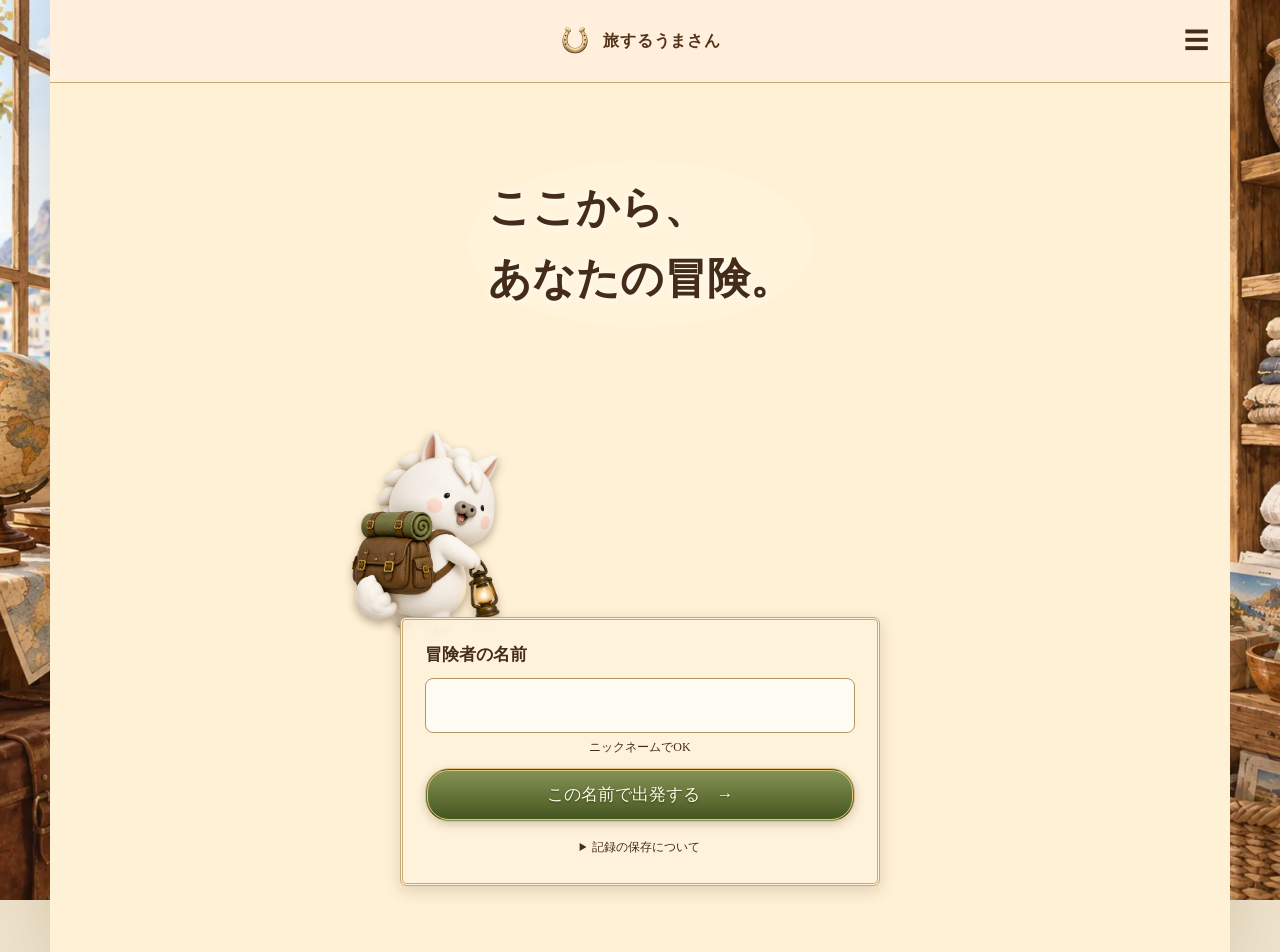
==== commit 96513a6d: "Refresh quest playtest with storybook cards and adventure map" ====
--- a/uma_quest.html
+++ b/uma_quest.html
@@ -7,9 +7,11 @@
 <link rel="icon" href="media/icon-horseshoe.webp">
 <link rel="stylesheet" href="assets/css/uma-quest.css">
 <link rel="stylesheet" href="assets/css/uma-quest-journey.css">
+<link rel="stylesheet" href="assets/css/uma-quest-diary.css">
 <script src="assets/js/uma-quest-config.js" defer></script>
 <script src="assets/js/uma-quest-core.js" defer></script>
 <script src="assets/js/uma-quest-journey.js" defer></script>
+<script src="assets/js/uma-quest-diary.js" defer></script>
 <script src="assets/js/uma-quest.js" defer></script>
 </head>
 <body>
--- a/assets/css/uma-quest-diary.css
+++ b/assets/css/uma-quest-diary.css
@@ -0,0 +1,66 @@
+/* Light storybook diary. Decorative scenes stay separate from every live control. */
+:root{--diary-paper:#fff4de;--diary-ink:#52361d;--diary-line:#ccb17c}
+body{background:#f4e5c9 url('../../media/scenery-shop.webp') center/cover fixed}
+.journey-app{max-width:1180px;background:#fff4df;box-shadow:0 10px 70px #6b462d35}
+.journey-head{background:#fff5e1;border-color:#c8a873}
+.journey-head a{font-size:16px;letter-spacing:.05em}
+.journey-main{background:radial-gradient(ellipse at top,#fff9ead9,transparent 75%),#f8e9cb;padding-top:0}
+.journey-view{background:none;box-shadow:none;border-radius:0}
+.quest-view{padding:0;max-width:660px}
+.quest-scene-heading{margin:0;padding:6px 12px;min-height:0;background:none;border-bottom:1px solid #c9a973}
+.quest-scene-heading .view-heading h1{font-size:22px;font-weight:600;letter-spacing:.12em;line-height:1.5}
+.quest-scene-heading .desk-guide,.quest-scene-heading .view-heading>p:not(#journey-date){display:none}
+#journey-date{font-size:10px;margin:0;color:#82663c;line-height:1.4}
+#today>#today-list,#today>.past-link,#today>.mobile-help,#today>.quest-help{display:none}
+.diary-welcome{height:clamp(155px,25svh,215px);position:relative;background:url('../../media/quest/diary-map-v1.jpg') center 71%/cover;overflow:hidden}
+.diary-welcome:after{content:"";position:absolute;bottom:-1px;left:-5%;width:110%;height:25px;background:#fff2d8;border-radius:50% 50% 0 0;box-shadow:0 -4px 12px #ffeac063}
+.diary-welcome>img{position:absolute;right:12%;bottom:14px;height:90%;width:43%;object-fit:contain;filter:drop-shadow(0 6px 3px #4b3d2070)}
+.diary-bubble{position:absolute;top:17px;left:6%;max-width:50%;padding:12px 14px;background:#fff7e7f0;border:1px solid #d6b57d;border-radius:18px 18px 3px 18px;box-shadow:0 3px 8px #5b412020;z-index:1;font-size:13px;line-height:1.65}
+.diary-bubble strong{font-size:14px}.diary-bubble p{margin:3px 0 0}
+.welcome-name{position:absolute;bottom:20px;left:6%;padding:3px 10px;color:#57391f;background:#fff9e8ee;border-radius:5px;max-width:53%;font-size:13px;display:flex;gap:9px;align-items:center;z-index:1}.welcome-name span{overflow-wrap:anywhere}.welcome-name strong{white-space:nowrap;font-size:16px}
+.diary-home-paper{padding:0 17px 8px;background:linear-gradient(#fff2d8,#f7e7c6);position:relative}
+.diary-divider{display:flex;align-items:center;justify-content:center;gap:10px;font-size:15px;font-weight:600;letter-spacing:.08em;margin:0 0 9px;line-height:1.5}
+.diary-divider:before,.diary-divider:after{content:"";height:1px;width:24px;background:#ae8b53}
+#diary-choices{display:grid;grid-template-columns:repeat(3,minmax(0,1fr));gap:8px}
+.diary-choice{position:relative;display:flex;flex-direction:column;justify-content:flex-start;gap:0;min-height:162px;padding:10px 6px 6px;background:linear-gradient(135deg,#fffaf0,#f7e6c5);border:1px solid #cfb17c;border-radius:8px;box-shadow:inset 0 0 0 3px #fff9e477;color:#52381f}
+.choice-icon{height:48px;width:48px;border:3px double var(--category-color);border-radius:50%;display:grid;place-items:center;margin-bottom:0;background:#fff9e5}.choice-icon img{width:32px;height:32px;object-fit:contain}
+.choice-ribbon{font-size:12px;background:var(--category-color);color:#fffcef;padding:1px 14px;line-height:1.5;margin-top:-4px;clip-path:polygon(0 0,100% 0,96% 50%,100% 100%,0 100%,4% 50%)}
+.diary-choice strong{font-size:13px;line-height:1.55;letter-spacing:0;overflow-wrap:anywhere;margin:7px 0 5px;font-weight:600}
+.diary-choice small{display:block;margin-top:auto;font-size:12px;border-top:1px solid #dcc8a0;padding-top:4px;width:80%;color:#987443}
+.diary-choice.is-done{background:#f2ecd5}.diary-choice.is-done small{color:#627141}
+.diary-lantern{display:flex;align-items:center;gap:12px;min-height:57px;padding:5px 12px;margin:10px 0;background:#fff6e4;border:1px solid #ceb380;border-radius:6px;box-shadow:inset 0 0 0 3px #f7ebd3}
+.diary-lantern>img{width:33px;height:43px;object-fit:contain}.diary-lantern>div{flex:1;min-width:0}.diary-lantern p{font-size:12px;text-align:center;margin:0 0 3px;line-height:1.4}.diary-lantern>strong{font-size:17px;white-space:nowrap;font-weight:500}
+#diary-lights{display:flex;justify-content:center;gap:6px}#diary-lights i{width:14px;height:14px;background:#ddc799;border-radius:50%;border:1px solid #c8a66b}#diary-lights .lit{background:radial-gradient(#fffadc,#f9c660 58%,#bc832e);box-shadow:0 0 6px #e4ae4b}
+#diary-main-action{display:block;width:76%;margin:0 auto;border-radius:9px;min-height:44px;font-size:16px;padding:7px 12px;background:linear-gradient(#929558,#696e38);box-shadow:0 3px 6px #80613830;border:3px double #c1a15f}
+.diary-home-links{display:flex;align-items:center;justify-content:center;gap:7px;margin-top:3px}.diary-home-links button{font-size:11px;min-height:34px;background:none;border:0;padding:4px 6px;gap:3px}.diary-home-links img{width:17px;height:17px;object-fit:contain}
+.journey-nav{background:#927044;border-color:#816038;box-shadow:0 -2px 9px #67472426;border-radius:0}
+.journey-nav button,.journey-nav button:first-child,.journey-nav button:last-child{background:#927044;color:#fff2ce;border-radius:0;gap:3px;font-size:13px;flex-direction:row;justify-content:center;min-height:58px;padding:8px}
+.journey-nav [aria-current]{background:linear-gradient(#ba9259,#9d7846);color:#fffde2}.journey-nav [aria-current]:before{background:#efd38b;height:2px;left:15%;right:15%}.journey-nav img{background:#fff2ce;border-radius:50%;padding:3px;width:31px;height:31px;box-shadow:0 0 0 1px #d1aa62}
+.status-view{background:#fff1d6;max-width:660px;padding:10px 17px 8px}
+.status-view>.view-heading{position:static;width:auto;height:auto;clip-path:none;overflow:visible}.status-view>.view-heading h1{font-size:22px;margin:0 0 9px}.status-view>.view-heading p{display:none}
+.status-view .leather-book{background:none;filter:none;padding:12px 14px;margin:0;border:1px solid #c9ad77;border-radius:6px;box-shadow:inset 0 0 0 3px #fff9e7;background:linear-gradient(125deg,#fffaf0,#f7e8cd)}
+.passport{background:none;padding:0;position:relative}.passport-label{display:none}.identity-mark{display:none}
+.profile-top{display:flex;align-items:center;justify-content:space-between;gap:12px;min-height:49px;padding:0}.passport-name{margin:0;font-size:25px;text-align:left;min-height:42px;line-height:1.25;padding:0;flex:1}.profile .level{margin:0;font-size:19px;line-height:1}.level strong{font-size:42px;margin-left:3px}
+.exp-row{gap:3px;margin:6px 0 0}.exp-row span{font-size:12px}.exp-row progress{height:11px}.profile-caption{display:none}.next-exp{font-size:11px;text-align:right;margin:3px 0 11px}
+.stats{gap:9px}.ability{grid-template-columns:24px 66px minmax(30px,1fr) 27px;gap:7px}.ability img{width:24px;height:25px}.ability span{font-size:14px}.ability strong{font-size:20px}.ability progress{height:9px}
+#clear-count{font-size:13px;margin:11px 0 7px;padding-top:6px}#share-growth{min-height:40px;padding:6px;font-size:15px;border-radius:8px;box-shadow:none}.gauge-note{display:none}
+.diary-type-card{display:flex;position:relative;align-items:center;gap:4px;margin:12px 0 0;min-height:112px;border:1px solid #ccac70;border-radius:6px;background:linear-gradient(120deg,#fffaf0,#f4e4c2);padding:12px 9px 38px 13px}.diary-type-card>div{flex:1}.diary-type-card p{font-size:11px;line-height:1.5;margin:0 0 4px}.diary-type-card h2{font-size:18px;font-weight:500;line-height:1.4;margin:4px 0;overflow-wrap:anywhere}.diary-type-card>img{width:71px;height:82px;object-fit:contain}.diary-certificate-link{position:absolute;bottom:2px;left:0;width:100%;background:none;border:0;min-height:32px;padding:3px;font-size:12px}
+.status-links{display:none}.mobile-more{display:block;margin:3px auto 0;min-height:34px;padding:4px 10px;font-size:12px;border:0;background:none}
+.diary-sheet{background:#fff1d6}.diary-sheet .sheet-body{padding:15px}.diary-sheet .quest-letter{box-shadow:none}.diary-sheet .envelope{transform:rotate(-2deg)}
+#diary-map-sheet{max-width:490px}#diary-map-sheet .sheet-body{padding:0}.map-caption{text-align:center;font-size:12px;margin:0;padding:7px 9px;background:#fff5e4}.diary-map{position:relative;height:min(66dvh,580px);min-height:310px;background:url('../../media/quest/diary-map-v1.jpg') center/cover}.diary-map>svg{position:absolute;inset:0;width:100%;height:100%;pointer-events:none}.diary-map path{fill:none;stroke:#fff4c3;stroke-width:3;stroke-linecap:round;stroke-dasharray:3 8;filter:drop-shadow(0 0 2px #704f25)}
+.map-node{position:absolute;display:flex;flex-direction:column;gap:0;align-items:center;padding:7px 10px 6px;width:58%;color:#53381b;background:#fff2d8f2;border:1px solid #ac8048;border-radius:7px;box-shadow:0 3px 8px #38250b66}.map-node strong{font-size:14px;font-weight:600;line-height:1.4}.map-node small{font-size:10px;background:#927246;color:#fff2cf;padding:2px 10px;border-radius:0 0 5px 5px;margin-top:3px}.map-pin{position:absolute;top:-25px;border:2px solid #ffe4a0;border-radius:50%;height:27px;width:27px;display:grid;place-items:center;background:#aa7633;color:#fffce7;box-shadow:0 0 15px #f3c056}.map-node.is-done .map-pin{background:#79834d}.node-0{right:8%;bottom:7%}.node-1{left:7%;bottom:40%}.node-2{right:11%;top:11%}.map-empty{background:#fff3d8e6;margin:0;text-align:center;padding:20px;font-size:14px}.map-pager{display:flex;align-items:center;justify-content:space-between;padding:5px 20px;font-size:12px}.map-pager button{font-size:24px;min-height:40px;padding:0 14px;background:none;border:0}
+body[data-journey=start] .journey-main{background:#fff1d5}.start-view{border-radius:0}.start-view h1{background:#fff5dcbd}.adventure-pass{background:#fff3dcef;border:3px double #c8a875;border-radius:6px;box-shadow:0 5px 15px #5a402d30}
+.level-view{background:radial-gradient(circle at 50% 30%,#fff7ca,#fff0d7 70%)}.level-view .primary{border-radius:9px;background:linear-gradient(#929558,#696e38)}
+@media(max-width:799px){
+ .journey-head{height:43px}.journey-head a{font-size:14px}.journey-head img{width:20px;height:24px}#journey-menu{top:0;min-height:43px}
+ .journey-main{min-height:calc(100svh - 43px);padding-bottom:calc(59px + env(safe-area-inset-bottom))}.journey-view{min-height:calc(100svh - 102px - env(safe-area-inset-bottom))}
+ .quest-scene-heading{height:47px;padding:4px 12px}.quest-scene-heading .view-heading h1{font-size:20px;line-height:1.3}#journey-date{font-size:10px;line-height:1.2}
+ .diary-welcome{height:clamp(135px,23svh,190px)}.diary-bubble{top:13px;padding:9px 12px}.diary-home-paper{padding:0 14px 3px}.diary-divider{font-size:14px;margin-bottom:6px}.diary-choice{min-height:154px;padding-top:7px}.diary-choice strong{font-size:12px}.choice-icon{width:44px;height:44px}.choice-icon img{width:30px;height:30px}.diary-lantern{margin:7px 0;min-height:52px;padding:3px 9px}.diary-home-links button{min-height:33px}
+ .status-view{padding:8px 14px 3px}.status-view>.view-heading h1{font-size:21px;margin-bottom:7px}.status-view .leather-book{padding:11px 13px}.profile-top{min-height:46px}.passport-name{font-size:24px}.level strong{font-size:40px}.ability span{font-size:13px}.ability strong{font-size:19px}.stats{gap:8px}.diary-type-card{margin-top:9px;min-height:103px;padding-top:8px;padding-bottom:33px}.diary-type-card>img{height:74px;width:64px}.diary-type-card h2{font-size:17px}.mobile-more{min-height:32px}
+ body[data-journey=start] .journey-main,body[data-journey=level] .journey-main{padding-bottom:0}.start-view,.level-view{min-height:calc(100svh - 43px)}
+}
+@media(min-width:800px){
+ .journey-main{padding:25px 40px 104px}.journey-view{min-height:0}.quest-view{border:1px solid #bea371;border-radius:12px;overflow:hidden;box-shadow:0 8px 32px #65442530}.quest-scene-heading{padding:10px 15px}.diary-welcome{height:260px}.diary-welcome>img{right:17%;width:30%}.diary-bubble{top:35px;left:12%;font-size:17px;padding:16px 21px}.diary-bubble strong{font-size:20px}.welcome-name{left:12%;bottom:30px;font-size:17px}.welcome-name strong{font-size:21px}.diary-home-paper{padding:0 28px 14px}.diary-divider{font-size:19px;margin-bottom:15px}.diary-choice{min-height:194px;padding:13px 13px 9px}.choice-icon{width:64px;height:64px}.choice-icon img{width:44px;height:44px}.choice-ribbon{font-size:14px}.diary-choice strong{font-size:16px}.diary-lantern{margin:16px 0;min-height:64px}.diary-lantern p{font-size:15px}.diary-home-links button{font-size:14px;min-height:40px}
+ .status-view{border:1px solid #c9aa70;border-radius:10px;padding:22px 30px;box-shadow:0 8px 32px #65442530}.status-view>.view-heading h1{font-size:29px;margin-bottom:17px}.status-view .leather-book{padding:21px}.passport-name{font-size:31px}.level strong{font-size:52px}.ability span{font-size:18px}.ability{grid-template-columns:32px 88px minmax(60px,1fr) 35px}.ability strong{font-size:25px}.ability img{width:30px;height:32px}.stats{gap:13px}.next-exp{font-size:13px;margin-bottom:20px}.diary-type-card{padding:17px 20px 39px}.diary-type-card>img{height:110px;width:110px}.diary-type-card h2{font-size:24px}.diary-type-card p{font-size:14px}.mobile-more{font-size:14px;min-height:40px}.diary-certificate-link{font-size:14px}.journey-nav{border-radius:12px;overflow:hidden}
+}
+@media(max-width:359px){.diary-home-paper{padding-left:10px;padding-right:10px}#diary-choices{gap:5px}.diary-choice{padding-left:4px;padding-right:4px}.diary-choice strong{font-size:12px}.choice-ribbon{padding:1px 10px}.diary-home-links{gap:1px}.diary-home-links button{font-size:10px}.status-view .leather-book{padding:10px}.ability{grid-template-columns:21px 60px minmax(20px,1fr) 23px;gap:5px}}
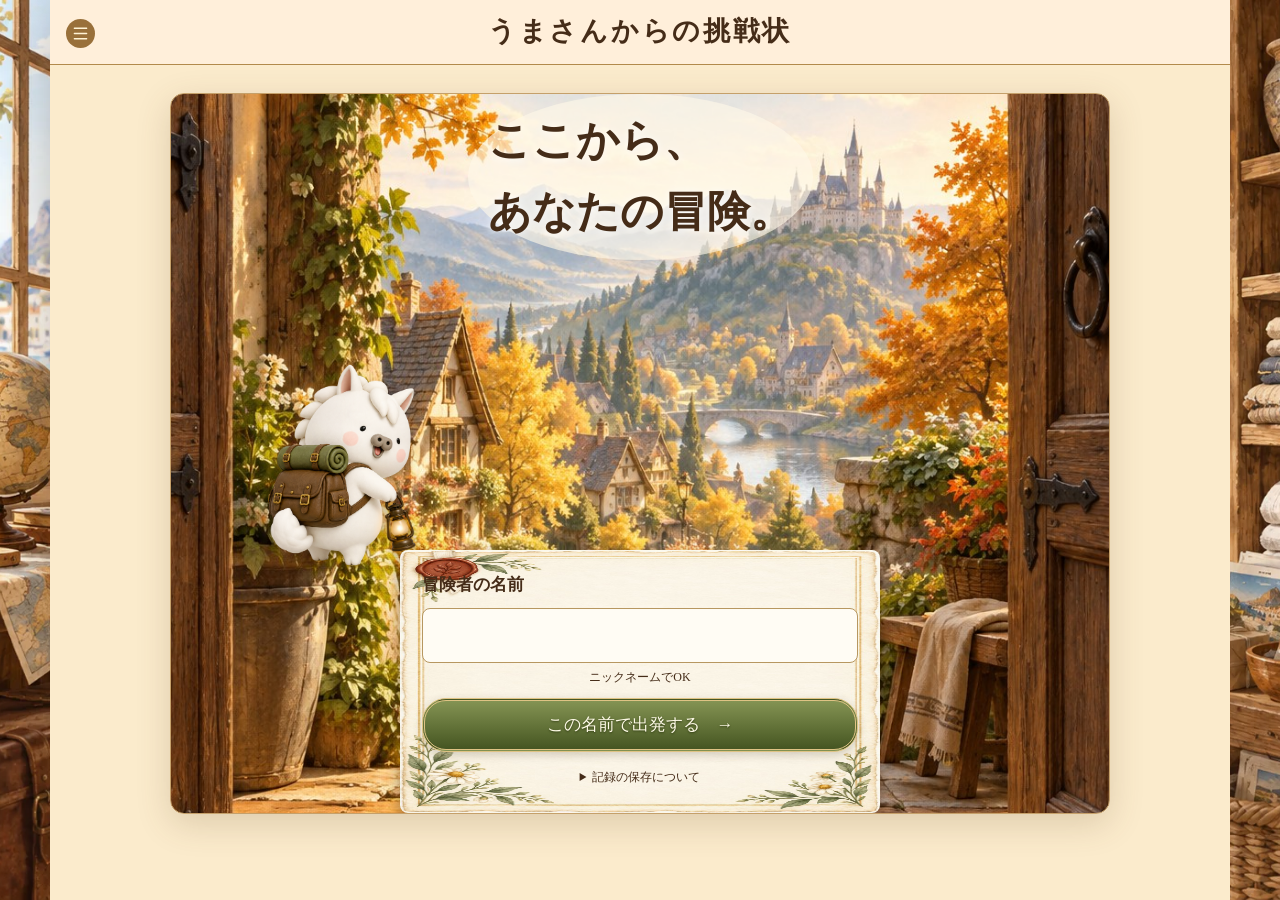
==== commit 912f7407: "Rebuild quest playtest with five-screen navigation" ====
--- a/uma_quest.html
+++ b/uma_quest.html
@@ -7,11 +7,11 @@
 <link rel="icon" href="media/icon-horseshoe.webp">
 <link rel="stylesheet" href="assets/css/uma-quest.css">
 <link rel="stylesheet" href="assets/css/uma-quest-journey.css">
-<link rel="stylesheet" href="assets/css/uma-quest-diary.css">
+<link rel="stylesheet" href="assets/css/uma-quest-game.css">
 <script src="assets/js/uma-quest-config.js" defer></script>
 <script src="assets/js/uma-quest-core.js" defer></script>
 <script src="assets/js/uma-quest-journey.js" defer></script>
-<script src="assets/js/uma-quest-diary.js" defer></script>
+<script src="assets/js/uma-quest-game.js" defer></script>
 <script src="assets/js/uma-quest.js" defer></script>
 </head>
 <body>
--- a/assets/css/uma-quest-game.css
+++ b/assets/css/uma-quest-game.css
@@ -0,0 +1,107 @@
+/* Five distinct game screens. Live UI overlays only purpose-made scenic assets. */
+:root{--paper:#fff0d4;--edge:#caab74;--brown:#65451f;--moss:#757845}
+body{background:#eaddc3 url('../../media/scenery-shop.webp') center/cover fixed}
+.journey-app{max-width:1180px;background:var(--paper);box-shadow:0 0 60px #58361555}
+.journey-head{height:52px;padding:0 52px;background:linear-gradient(105deg,#fff7e3,#f8e5bd);border-bottom:1px solid #b28a4c;position:relative}
+.diary-page-title{font-size:22px;letter-spacing:.1em;line-height:1.3;margin:0;text-align:center;font-weight:600}
+#journey-menu{left:8px;right:auto;top:4px;width:44px;height:44px;padding:9px;background:none;border:0;min-height:44px;display:grid;place-items:center}
+#journey-menu svg{background:#99703a;color:#fff3d5;border-radius:50%;padding:4px;width:29px;height:29px}
+.diary-header-info{position:absolute;right:7px;top:4px;padding:10px;width:44px;height:44px;min-height:44px;background:none;border:0;color:#a0793c}
+.journey-head svg,.journey-nav svg{fill:none;stroke:currentColor;stroke-width:1.6;stroke-linecap:round;stroke-linejoin:round}
+.journey-main{padding:0 0 calc(68px + env(safe-area-inset-bottom));min-height:calc(100svh - 52px);background:#fbebcc}
+.journey-view{max-width:720px;min-height:calc(100svh - 120px - env(safe-area-inset-bottom));padding:0;margin:auto;border-radius:0;background:none;box-shadow:none}
+.journey-nav{position:fixed;bottom:0;left:50%;transform:translateX(-50%);width:min(100%,720px);display:grid;grid-template-columns:repeat(5,minmax(0,1fr));border:0;border-top:1px solid #735025;background:linear-gradient(#a17a45,#79572f);padding:0 5px env(safe-area-inset-bottom);height:auto;box-shadow:0 -3px 12px #65401d30;border-radius:0;z-index:10}
+.journey-nav button{position:relative;display:flex;flex-direction:column;align-items:center;justify-content:center;gap:3px;color:#f4dfb6;background:none!important;border:0!important;border-radius:0!important;padding:5px 0;min-height:67px;font-size:11px;line-height:1.2;box-shadow:none}
+.journey-nav svg{width:26px;height:26px;box-sizing:content-box;padding:6px;z-index:1}
+.journey-nav [aria-current]{color:#613d11}.journey-nav [aria-current] svg{background:radial-gradient(#fff5bd,#eac274);border-radius:50%;box-shadow:0 0 0 1px #ffdfa0,0 0 13px #ffd080}
+.journey-nav [aria-current]:before{display:none}.journey-nav [aria-current] span{color:#fff2c9;font-weight:700}
+#today>.quest-scene-heading,#today>#today-list,#today>.past-link,#today>.mobile-help,#today>.quest-help{display:none}
+.diary-dashboard{display:flex;flex-direction:column;min-height:calc(100svh - 120px - env(safe-area-inset-bottom))}
+.diary-welcome{height:clamp(180px,32svh,300px);position:relative;background:url('../../media/quest/diary-home-v2.jpg') 60% 60%/cover;overflow:hidden;flex:1 0 180px}
+.diary-welcome:after{content:"";position:absolute;left:-4%;width:108%;height:30px;bottom:-12px;border-radius:50% 50% 0 0;background:var(--paper);box-shadow:0 -2px 5px #cfa05b35}
+.diary-welcome>img{position:absolute;right:8%;bottom:13px;width:46%;height:91%;object-fit:contain;filter:drop-shadow(0 5px 4px #49372160)}
+.diary-bubble{position:absolute;z-index:1;left:5%;top:12%;padding:12px 14px;background:#fff4ddeb;border:1px solid #cba672;border-radius:23px 23px 3px 23px;max-width:50%;font-size:13px;line-height:1.7;box-shadow:0 2px 7px #91663720}
+.diary-bubble strong{font-size:13px}.diary-bubble p{margin:3px 0 0}
+.welcome-name{position:absolute;left:5%;bottom:27px;display:flex;align-items:center;gap:8px;background:#fff2dce8;padding:2px 8px;font-size:12px;border:1px solid #d5b987;border-radius:4px;max-width:57%;z-index:1}.welcome-name span{overflow-wrap:anywhere}.welcome-name strong{white-space:nowrap;font-size:15px}
+.diary-home-paper{padding:8px 16px 6px;background:radial-gradient(ellipse at 20% 40%,#fff8e8a0,transparent),var(--paper);flex:0 0 auto}
+.diary-divider{display:flex;justify-content:center;align-items:center;gap:9px;font-size:15px;font-weight:600;letter-spacing:.06em;margin:0 0 9px;line-height:1.5}.diary-divider:before,.diary-divider:after{content:"❧";font-weight:400;color:#98713f}
+#diary-choices{display:grid;grid-template-columns:repeat(3,minmax(0,1fr));gap:9px}
+.diary-choice{position:relative;display:flex;flex-direction:column;align-items:center;gap:0;min-height:165px;padding:9px 6px 5px;border:1px solid #cfa968;border-radius:9px;background:linear-gradient(120deg,#fff8e5,#f8e8c7);box-shadow:inset 0 0 0 3px #fff7e180;color:#573c23}
+.choice-icon{display:grid;place-items:center;border:3px double var(--category-color);border-radius:50%;width:57px;height:57px;background:#fff3da;margin-bottom:0}.choice-icon img{width:40px;height:40px;object-fit:contain}
+.choice-ribbon{background:var(--category-color);color:#fffae9;font-size:12px;line-height:1.5;margin-top:-4px;padding:1px 12px;clip-path:polygon(0 0,100% 0,94% 50%,100% 100%,0 100%,6% 50%);z-index:1}
+.diary-choice strong{font-size:12px;font-weight:600;line-height:1.5;margin:7px 0 5px;overflow-wrap:anywhere}.diary-choice small{margin-top:auto;padding-top:3px;border-top:1px solid #d6b886;width:78%;font-size:12px;color:#98703c}.diary-choice.is-done{background:#f0e8cb}.diary-choice.is-done small{color:#58652d}
+.diary-lantern{display:flex;align-items:center;gap:9px;padding:5px 9px;border:1px solid #c8a56c;box-shadow:inset 0 0 0 3px #fff6df;background:#fff5dfb0;border-radius:6px;margin:10px 0;min-height:61px}
+.diary-lantern>img{width:35px;height:47px;object-fit:contain}.diary-lantern>div{flex:1;min-width:0}.diary-lantern p{margin:0 0 5px;text-align:center;font-size:12px;line-height:1.2}.diary-lantern p small{font-size:9px;display:none}.diary-lantern>strong{font-size:16px;font-weight:500;white-space:nowrap}
+#diary-lights{display:flex;justify-content:center;gap:6px;border-top:1px solid #d1b780;padding-top:4px}
+#diary-lights i{position:relative;width:13px;height:17px;background:#d5bc8a;border:1px solid #c1a16a;border-radius:40% 40% 45% 45%;box-shadow:0 1px #b89965}
+#diary-lights i:before{content:"";position:absolute;top:-5px;left:3px;width:5px;height:4px;border:1px solid #b9975a;border-radius:4px 4px 0 0}#diary-lights .lit{background:radial-gradient(#fffddb,#facb62);box-shadow:0 0 5px #eab943,inset 0 0 0 2px #edce85}
+#diary-main-action{display:block;width:76%;margin:0 auto;min-height:44px;padding:7px 9px;border-radius:8px;background:linear-gradient(#a29751,#7a7036);font-size:16px;border:3px double #e1bd72}
+.diary-test-note{text-align:center;font-size:10px;line-height:1.4;margin:5px 0 0;color:#8a704d}
+.diary-page{background:var(--paper);padding:16px}.diary-page-intro{text-align:center;font-size:13px;margin:0 0 13px}
+#diary-map{padding:0;display:flex;flex-direction:column}
+.diary-map-art{position:relative;flex:1;min-height:480px;height:calc(100svh - 148px);background:url('../../media/quest/diary-map-v1.jpg') center/cover;overflow:hidden}
+.map-route{position:absolute;inset:0;width:100%;height:100%;pointer-events:none}.map-route path{fill:none;stroke:#fff5c9;stroke-width:3.5;stroke-linecap:round;stroke-dasharray:3 8;filter:drop-shadow(0 1px 2px #544b1f)}
+.map-sky-note{text-align:center;position:absolute;top:6px;left:0;width:100%;font-size:11px;color:#65441b;text-shadow:0 1px #fff1d2}
+.map-node{position:absolute;display:flex;flex-direction:column;align-items:center;width:53%;background:linear-gradient(100deg,#edd3a0,#fff3d1 35%,#f4deb3);border:1px solid #ad8142;border-radius:40% 10% 12% 20%/9% 12% 16% 8%;box-shadow:0 4px 6px #3f2d1470,inset 0 0 0 3px #e8ca9170;transform:rotate(-3deg);padding:8px 7px 4px;gap:1px;min-height:55px}
+.map-node strong{font-weight:600;font-size:18px;line-height:1.3;letter-spacing:.04em}.map-node small{font-size:11px;color:#fff7df;background:#7b6b34;padding:1px 12px;border-radius:0 0 7px 7px}
+.map-pin{position:absolute;top:-29px;left:calc(50% - 13px);display:grid;place-items:center;width:26px;height:30px;font-size:21px;background:#bb8535;color:#ffedbb;border:2px solid #ffdc91;border-radius:50% 50% 50% 0;transform:rotate(-40deg);box-shadow:0 0 17px 3px #ffe894}.map-node.is-done .map-pin{background:#79824d}
+.node-0{top:16%;left:25%;transform:rotate(4deg)}.node-1{top:47%;left:7%}.node-2{top:73%;right:4%;transform:rotate(3deg)}
+.map-future{position:absolute;bottom:0;left:0;width:100%;height:65px;padding:18px 0 7px;background:linear-gradient(transparent,#382e1ac9);color:#fff1c9;text-align:center;font-size:11px}.map-future span{font-size:18px;display:block;line-height:1}
+.map-footnote{background:#f5e5c6;font-size:10px;line-height:1.4;text-align:center;padding:7px 4px;margin:0}
+.status-view{padding:12px 15px 9px;background:var(--paper);display:flex;flex-direction:column;gap:10px}
+.status-view>.view-heading,.status-links,.mobile-more{display:none!important}
+.status-view .leather-book{background:linear-gradient(125deg,#fff8e7,#f8e6c4);padding:12px 14px;margin:0;border:1px solid #cbaa72;border-radius:8px;filter:none;box-shadow:inset 0 0 0 3px #fff6df}
+.passport{padding:0;background:none}.identity-mark{display:none}.passport-label{display:block;text-align:center;font-size:12px;font-weight:600;letter-spacing:.06em;margin:0 0 8px}
+.profile-top{padding:0;display:flex;align-items:center;justify-content:space-between;min-height:35px;gap:8px}.passport-name{padding:0;font-size:20px;min-height:35px;line-height:1.2;text-align:left;overflow-wrap:anywhere}.profile .level{font-size:16px;margin:0;white-space:nowrap}.level strong{font-size:33px;margin-left:4px}
+.exp-row{margin-top:5px;gap:3px}.exp-row progress{height:9px}.exp-row span{font-size:11px}.profile-caption{display:none}.next-exp{font-size:10px;margin:2px 0 12px;text-align:right}
+.stats{gap:9px}.ability{grid-template-columns:25px 65px minmax(24px,1fr) 24px;gap:6px}.ability img{width:25px;height:25px;object-fit:contain}.ability span{font-size:13px}.ability strong{font-size:18px}.ability progress{height:8px}
+.ability:nth-child(1) progress{accent-color:#768449}.ability:nth-child(2) progress{accent-color:#b7824e}.ability:nth-child(3) progress{accent-color:#b36f57}.ability:nth-child(4) progress{accent-color:#6e9090}
+.ability:nth-child(2) progress::-webkit-progress-value{background:#b7824e}.ability:nth-child(3) progress::-webkit-progress-value{background:#b36f57}.ability:nth-child(4) progress::-webkit-progress-value{background:#6e9090}
+#clear-count{font-size:11px;margin:8px 0 0;padding:4px 0 0}.gauge-note{display:block;font-size:9px;line-height:1.4;color:#8b7656;text-align:center;margin:5px 0 0}
+#share-growth{background:none;border:0;box-shadow:none;text-shadow:none;color:#725029;min-height:30px;font-size:12px;padding:2px 6px;margin:4px auto 0;display:block}
+.diary-type-card{position:relative;flex:1;min-height:180px;padding:12px 15px 6px;border:1px solid #cfad70;border-radius:8px;background:radial-gradient(ellipse at 50% 60%,#fff8e8,#fae9c8);box-shadow:0 3px 4px #ae834c25,inset 0 0 0 3px #fff4da}
+.diary-type-label{text-align:center;font-size:11px;margin:0 0 7px}.diary-type-card h2{font-size:19px;font-weight:600;margin:0 25px 8px 0;line-height:1.35;overflow-wrap:anywhere}.diary-stamp{position:absolute;right:9px;top:28px;border:3px double #b36e49;color:#b36e49;border-radius:50%;width:42px;height:42px;font-size:9px;line-height:1.2;display:grid;place-content:center;transform:rotate(16deg);opacity:.75}
+#diary-growth-note{white-space:pre-line;font-size:11px;line-height:1.6;margin:0;max-width:78%}.diary-type-card>img{display:block;width:95px;height:86px;object-fit:contain;margin:-3px auto 0}.type-caption{text-align:center;font-size:10px;margin:0;color:#85643a}
+.diary-record-actions{display:flex;gap:8px}.diary-record-actions button{flex:1;font-size:12px;min-height:39px;padding:5px 7px;border-radius:8px}.diary-record-actions .primary{font-size:12px}
+.bag-cover{display:flex;align-items:center;justify-content:center;gap:20px;margin:8px 0 20px}.bag-cover>img{width:72px;height:72px;object-fit:contain}.bag-cover span{font-size:11px;display:block}.bag-cover strong{font-size:20px;display:block;font-weight:500}
+#bag-content .title-picker{display:block;font-size:13px}#bag-content select{display:block;width:100%;min-height:44px;background:#fff8e8;margin:5px 0 15px}
+#bag-content .trophy-grid{display:grid;grid-template-columns:1fr;gap:8px}#bag-content .trophy-card{display:flex;align-items:center;text-align:left;gap:15px;padding:12px;background:#fff5df;border:1px solid #d5ba87;border-radius:8px}
+#bag-content .trophy-card>img{width:58px;height:58px;object-fit:contain;margin:0}#bag-content .trophy-card h3{font-size:16px;margin:0}#bag-content .trophy-card p{font-size:11px;margin:3px 0}#bag-content .trophy-card small{font-size:11px}#bag-content .trophy-card progress{height:6px;width:100%}#bag-content .trophy-card>div{flex:1}.trophy-card.locked{opacity:.65;filter:sepia(.3)}
+.menu-brand{display:flex;align-items:center;justify-content:center;gap:15px;padding:5px 0 15px}.menu-brand img{width:78px;height:85px;object-fit:contain}.menu-brand div{font-size:22px}.menu-brand small{display:block;font-size:11px;letter-spacing:.15em}
+.diary-menu-links{display:grid;gap:7px}.diary-menu-links button{display:flex;justify-content:space-between;text-align:left;align-items:center;border:1px solid #c9ad7c;border-radius:6px;background:#fff6e4;min-height:46px;font-size:14px;padding:8px 13px}
+#diary-backup .backup{display:grid;grid-template-columns:1fr 1fr;background:#fff4dc;padding:13px;margin:15px 0 9px;border:1px solid #c9ad7c;border-radius:7px;gap:9px}#diary-backup .backup>div{grid-column:1/-1}#diary-backup h3{font-size:17px;margin:0}#diary-backup p{font-size:11px;margin:2px 0}#diary-backup button{font-size:11px;min-height:44px;padding:6px;border-radius:6px}
+.diary-mode{font-size:12px}.diary-mode>summary{min-height:40px;padding:9px 0}.diary-footnote{font-size:11px;text-align:center;color:#856c46;line-height:1.6;margin:9px 0}
+#diary-result{padding:18px 16px 8px;display:flex;flex-direction:column;gap:10px}
+.memory-celebration{display:flex;justify-content:center;align-items:center;gap:10px;color:#c59647}.memory-celebration span{font-size:25px}.memory-celebration h2{background:linear-gradient(#b58a47,#9e7232);border:3px double #d9b270;box-shadow:0 3px 5px #8b572f3b;transform:rotate(-3deg);padding:5px 10px;font-size:18px;color:#fff2d2;letter-spacing:.04em;margin:0;font-weight:500;text-align:center;line-height:1.5}
+.memory-lead{font-size:11px;text-align:center;margin:0}.memory-title{text-align:center;padding:9px;background:#f0dfbd;border-top:1px solid #c9a36b;border-bottom:1px solid #c9a36b}.memory-title small{display:block;font-size:10px}.memory-title strong{display:block;font-size:20px;font-weight:500;line-height:1.4}
+.diary-memory{position:relative;display:flex;flex-direction:column;flex:1;min-height:285px;background:linear-gradient(130deg,#fff9ea,#f5e0b9);border:3px double #c8a16b;border-radius:7px;padding:11px;box-shadow:0 5px 6px #88643825;overflow:hidden}
+.diary-memory .diary-divider{font-size:12px;margin:0 0 8px}.memory-owner{display:flex;gap:10px;justify-content:center;align-items:baseline;margin-bottom:8px}.memory-owner strong{font-size:23px;line-height:1.3;overflow-wrap:anywhere}.memory-owner span{font-size:23px;white-space:nowrap}
+.memory-picture{height:125px;min-height:110px;flex:1;background:url('../../media/quest/diary-home-v2.jpg') center/cover;position:relative;border:5px solid #fff9e9;box-shadow:0 1px 4px #694c223b}.memory-picture img{height:90%;position:absolute;width:43%;left:3%;bottom:0;object-fit:contain}.memory-picture p{position:absolute;right:3%;top:20%;padding:7px;font-size:12px;line-height:1.8;margin:0;background:#fff7e4e6}
+#memory-numbers{text-align:center;margin:8px 0 5px}#memory-numbers strong{font-size:18px;font-weight:500;display:block}#memory-numbers span{font-size:10px;display:block}#memory-favorite{font-size:11px;line-height:1.5;margin:5px 50px 6px 0}#memory-date{font-size:9px;margin:0 38px 0 0}.memory-stamp{position:absolute;right:7px;bottom:10px;border:3px double #b38152;color:#b38152;width:53px;height:53px;border-radius:50%;display:grid;place-content:center;text-align:center;line-height:1.2;font-size:7px;transform:rotate(-17deg);opacity:.7}
+.memory-actions{display:flex;gap:10px}.memory-actions button{flex:1;min-height:44px;font-size:15px;border-radius:22px;padding:7px;box-shadow:0 2px 5px #734b2820}.memory-actions button:not(.primary){background:linear-gradient(#b48b42,#987030);color:#fff8e4;border:3px double #dfbf7e}
+#memory-note{font-size:10px;margin:0}#memory-preview{display:block;width:100%;height:auto}#memory-caption{width:100%;font-size:12px;margin-top:12px}#memory-export-note{font-size:12px}
+.diary-sheet{background:#fff0d4}.diary-sheet header{background:#fff4df}.diary-sheet .sheet-body{padding:15px}.diary-sheet .quest-letter{box-shadow:none}.diary-sheet .envelope{transform:rotate(-2deg)}
+.diary-report-choice{border-bottom:1px solid #d0b583;padding:10px 0 16px}.diary-report-choice h3{font-size:19px;margin:5px 0}.diary-report-choice p{font-size:14px;line-height:1.8}.diary-report-choice button{font-size:14px;background:#f6e6c5;width:100%}
+.area-quest{display:flex;align-items:center;gap:12px;width:100%;padding:10px;margin-bottom:10px;text-align:left;background:#fff6e4;border:1px solid #caaa6b;border-radius:6px}.area-quest img{width:56px;height:65px;object-fit:contain}.area-quest span{flex:1;font-size:16px}.area-quest small{display:block;font-size:11px;color:#887345}
+.diary-type-card,.diary-memory,.status-view .leather-book,.diary-choice{background-image:linear-gradient(125deg,#fff5df65,#f7dfb655),url('../../media/quest/letter-paper-v1.jpg');background-size:auto,250% 250%;background-position:center}
+body[data-journey=start] .journey-main,body[data-journey=level] .journey-main{padding-bottom:0}.start-view,.level-view{min-height:calc(100svh - 52px)}
+.start-view{background:url('../../media/quest/journey-door-v1.jpg') center/cover}.level-view{background:radial-gradient(circle at 50% 30%,#fff6c4,#fff0d8 70%)}
+@media(min-width:800px){
+ .journey-main{padding:28px 40px 105px;min-height:calc(100svh - 65px)}.journey-view{min-height:620px;max-width:940px;border:1px solid #c5a06a;border-radius:14px;overflow:hidden;box-shadow:0 10px 34px #61432030}.journey-head{height:65px}.diary-page-title{font-size:27px}#journey-menu,.diary-header-info{top:10px}
+ .journey-nav{bottom:15px;max-width:700px;border:1px solid #674920;border-radius:12px;overflow:hidden}.journey-nav button{font-size:13px;min-height:74px}.journey-nav svg{width:29px;height:29px}
+ .diary-dashboard{display:grid;grid-template-columns:1fr 1.12fr;min-height:620px}.diary-welcome{height:100%;min-height:620px;background-position:64% center}.diary-welcome>img{width:75%;right:0;height:50%;bottom:55px}.diary-welcome:after{display:none}.diary-bubble{font-size:17px;max-width:85%;top:45px;padding:17px 24px}.diary-bubble strong{font-size:19px}.welcome-name{bottom:27px;max-width:88%;font-size:16px}.welcome-name strong{font-size:20px}
+ .diary-home-paper{display:flex;flex-direction:column;justify-content:center;padding:25px 24px}.diary-divider{font-size:20px;margin-bottom:20px}.diary-choice{min-height:230px;padding:20px 10px 10px}.choice-icon{width:68px;height:68px}.choice-icon img{width:48px;height:48px}.choice-ribbon{font-size:14px}.diary-choice strong{font-size:16px;margin-top:15px}.diary-lantern{margin:25px 0 20px;min-height:75px}.diary-lantern p{font-size:15px}.diary-lantern>img{width:45px;height:57px}.diary-lantern>strong{font-size:20px}#diary-main-action{min-height:50px;font-size:19px}.diary-test-note{margin-top:15px;font-size:12px}
+ #diary-map{max-width:660px}.diary-map-art{height:650px;min-height:650px;background-position:center}.map-node strong{font-size:25px}.map-node small{font-size:14px}.map-future{height:80px}.map-footnote{font-size:12px}
+ .status-view{display:grid;grid-template-columns:1.05fr 1fr;grid-template-rows:1fr auto;gap:20px;padding:26px;align-items:stretch}.status-view .leather-book{padding:23px;display:flex;align-items:center}.passport{width:100%}.passport-label{font-size:16px;margin-bottom:18px}.passport-name{font-size:25px}.level strong{font-size:45px}.next-exp{font-size:12px;margin-bottom:25px}.ability{grid-template-columns:30px 75px minmax(30px,1fr) 25px}.ability span{font-size:16px}.ability strong{font-size:23px}.ability img{width:30px;height:30px}.stats{gap:18px}#clear-count{font-size:14px;margin-top:25px}.gauge-note{font-size:11px}#share-growth{font-size:15px;min-height:44px}
+ .diary-type-card{min-height:460px;padding:23px}.diary-type-label{font-size:14px}.diary-type-card h2{font-size:27px;margin:25px 0 30px}.diary-stamp{top:12px;right:12px}#diary-growth-note{font-size:15px;max-width:100%}.diary-type-card>img{width:200px;height:185px;margin:22px auto 0}.type-caption{font-size:12px}.diary-record-actions{grid-column:1/-1;justify-content:center}.diary-record-actions button{flex:0 1 240px;min-height:46px;font-size:15px}
+ #diary-bag,#diary-menu{max-width:800px;padding:25px 35px}#bag-content .trophy-grid{grid-template-columns:1fr 1fr}.diary-menu-links{grid-template-columns:1fr 1fr}.menu-brand{padding:20px}#diary-backup button{font-size:14px}.diary-footnote{font-size:13px}
+ #diary-result{max-width:630px;padding:25px 35px;gap:16px}.memory-celebration h2{font-size:27px}.memory-title strong{font-size:27px}.memory-picture{height:200px}.memory-picture img{height:190px}.memory-picture p{top:50px;font-size:17px}.memory-owner strong,.memory-owner span{font-size:32px}.diary-memory{padding:20px}.diary-memory .diary-divider{font-size:16px}#memory-numbers strong{font-size:24px}#memory-numbers span{font-size:13px}#memory-favorite{font-size:14px}#memory-date{font-size:12px}
+}
+@media(max-width:799px) and (min-height:760px){.diary-type-card>img{height:130px;width:145px}.diary-type-card{padding-top:18px}.memory-picture{height:170px}.memory-picture img{height:157px}.memory-picture p{top:40px}}
+@media(max-width:359px){.diary-page-title{font-size:19px}.diary-home-paper{padding-left:10px;padding-right:10px}#diary-choices{gap:5px}.diary-choice{padding-left:4px;padding-right:4px}.choice-icon{width:49px;height:49px}.choice-ribbon{padding-left:9px;padding-right:9px}.diary-welcome{min-height:170px}.diary-lantern{gap:6px}#diary-lights{gap:4px}.status-view{padding-left:10px;padding-right:10px}.diary-type-card h2{font-size:18px}.memory-celebration h2{font-size:16px}#diary-result{padding-left:10px;padding-right:10px}.memory-picture p{font-size:11px}.journey-nav button{font-size:10px}}
+@media(max-width:799px) and (max-height:740px){
+ .status-view{gap:8px;padding-top:8px;padding-bottom:8px}.status-view .leather-book{padding:9px 12px}.passport-label{display:none}.profile-top{min-height:32px}.passport-name{font-size:19px;min-height:32px}.profile .level,.profile .level strong{line-height:1.1}.level strong{font-size:30px}.next-exp{margin-bottom:7px}.stats{gap:4px}.ability{line-height:1.3}.ability img{height:22px}.ability strong{font-size:17px}#clear-count{margin-top:5px;padding-top:3px;line-height:1.3}.gauge-note{margin-top:3px}#share-growth{min-height:30px;margin-top:2px}
+ .diary-type-card{min-height:155px;padding:8px 12px 4px}.diary-type-label{margin-bottom:5px}.diary-type-card h2{font-size:18px;margin-bottom:5px}#diary-growth-note{font-size:11px;line-height:1.5}.diary-type-card>img{height:65px;width:77px}.type-caption{display:none}.diary-stamp{top:17px;width:36px;height:36px;font-size:8px}.diary-record-actions button{min-height:39px}
+ #diary-result{gap:7px;padding-top:12px}.memory-title{padding:5px}.memory-title strong{font-size:18px}.diary-memory{min-height:270px}.memory-picture{height:110px}.memory-picture img{height:100px}.memory-picture p{top:17px;font-size:11px}.memory-owner strong,.memory-owner span{font-size:21px}
+}
+@media(prefers-reduced-motion:no-preference){.journey-view:not([hidden]){animation:diary-enter .18s ease-out}@keyframes diary-enter{from{opacity:.7;transform:translateY(4px)}to{opacity:1;transform:none}}}
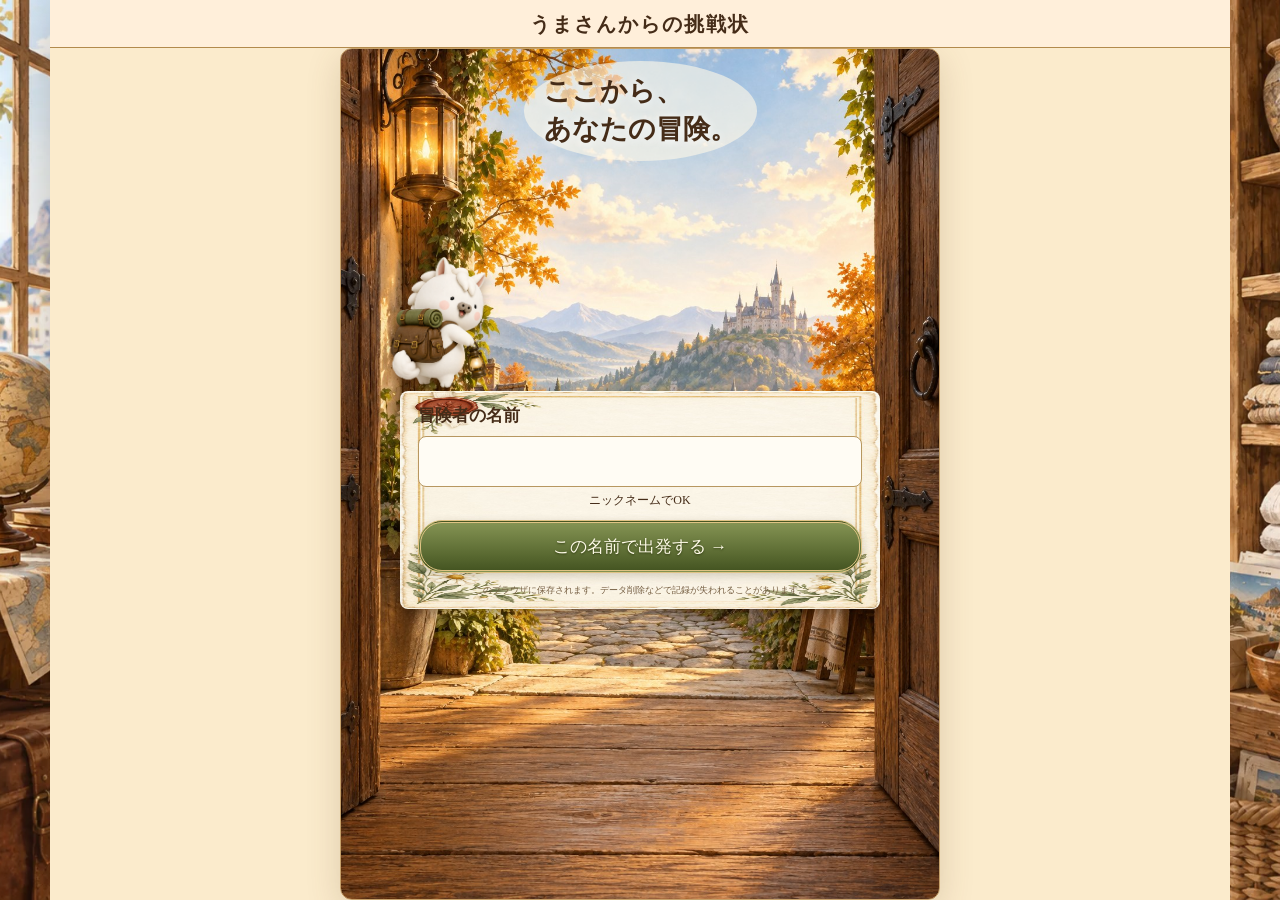
==== commit 61eae950: "Refine quest sharing, trophies and 61-clear level progression" ====
--- a/uma_quest.html
+++ b/uma_quest.html
@@ -4,45 +4,49 @@
 <meta charset="utf-8"><meta name="viewport" content="width=device-width,initial-scale=1">
 <meta name="robots" content="noindex,nofollow"><meta name="theme-color" content="#faf5e9">
 <title>うまさんからの挑戦状｜2026 秋の冒険</title>
-<link rel="icon" href="media/icon-horseshoe.webp">
+<meta name="description" content="2026年10月1日〜11月30日。日常の小さな挑戦で、自分のレベルと4つの力が育つ、旅するうまさんの冒険イベント。">
+<link rel="canonical" href="https://web-umasan.nachiko-umasan0215.workers.dev/uma_quest.html">
+<meta property="og:type" content="website">
+<meta property="og:site_name" content="旅するうまさん">
+<meta property="og:locale" content="ja_JP">
+<meta property="og:title" content="うまさんからの挑戦状｜日常が、あなたの冒険になる。">
+<meta property="og:description" content="10月1日〜11月30日。小さな挑戦を重ねて、自分だけの冒険記録とトロフィーを集めよう。">
+<meta property="og:url" content="https://web-umasan.nachiko-umasan0215.workers.dev/uma_quest.html">
+<meta property="og:image" content="https://web-umasan.nachiko-umasan0215.workers.dev/media/hero-umasan.webp">
+<meta property="og:image:type" content="image/webp">
+<meta property="og:image:width" content="1536">
+<meta property="og:image:height" content="1024">
+<meta property="og:image:alt" content="ランタンを持ち、湖とお城へ続く道に立つ旅するうまさん">
+<meta name="twitter:card" content="summary_large_image">
+<meta name="twitter:title" content="うまさんからの挑戦状｜日常が、あなたの冒険になる。">
+<meta name="twitter:description" content="10月1日〜11月30日。小さな挑戦を重ねて、自分だけの冒険記録とトロフィーを集めよう。">
+<meta name="twitter:image" content="https://web-umasan.nachiko-umasan0215.workers.dev/media/hero-umasan.webp">
+<meta name="twitter:image:alt" content="ランタンを持ち、湖とお城へ続く道に立つ旅するうまさん">
+<link rel="icon" type="image/png" href="media/quest/app-icon-v1.png">
+<link rel="apple-touch-icon" href="media/quest/app-icon-v1.png">
+<link id="quest-manifest" rel="manifest" href="uma-quest.webmanifest">
+<meta name="apple-mobile-web-app-capable" content="yes">
+<meta name="apple-mobile-web-app-title" content="うまさんの冒険">
+<meta name="apple-mobile-web-app-status-bar-style" content="default">
 <link rel="stylesheet" href="assets/css/uma-quest.css">
 <link rel="stylesheet" href="assets/css/uma-quest-journey.css">
 <link rel="stylesheet" href="assets/css/uma-quest-game.css">
 <script src="assets/js/uma-quest-config.js" defer></script>
+<script src="assets/js/uma-quest-preflight.js" defer></script>
+<script src="assets/js/uma-quest-calendar.js" defer></script>
 <script src="assets/js/uma-quest-core.js" defer></script>
+<script src="assets/js/uma-quest-export.js" defer></script>
 <script src="assets/js/uma-quest-journey.js" defer></script>
 <script src="assets/js/uma-quest-game.js" defer></script>
 <script src="assets/js/uma-quest.js" defer></script>
+<link rel="stylesheet" href="assets/css/uma-quest-fit.css">
 </head>
 <body>
 <a class="skip-link" href="#adventure">冒険メニューへ</a>
-<div class="preview-note">お試し版 · 本番のお題・成長ルールは準備中です</div>
-<header class="site-head"><a href="./"><img src="media/icon-horseshoe.webp" alt="">旅するうまさん</a><span>小さな一歩が、物語になる。</span></header>
-<main>
-<section class="hero"><div class="hero-copy"><p class="eyebrow">YOUR EVERYDAY, YOUR ADVENTURE</p><h1>うまさんからの<br><strong>挑戦状</strong></h1><p class="event-date">2026. 10.1 <span>―</span> 11.30</p><p>物語の主人公は、あなた。<br>見つけて、つくって、やってみて。<br>小さな一歩を、冒険の手帳に。</p><a class="primary button" href="#adventure">挑戦状をひらく ↓</a></div><img class="hero-horse" src="media/work-quest.webp" alt="挑戦状を届けるうまさん"><div class="hero-foot">休んだ日があっても、冒険は消えない。</div></section>
-<div class="adventure" id="adventure">
-<section id="intro" class="panel onboarding"><h2>あなたの冒険手帳を、ここに。</h2><p>同じ端末・同じブラウザーで遊んでね。記録が消える場合に備え、「冒険の書」を保存できます。プライベートブラウズでの継続利用は避けてください。</p><button id="intro-ok">手帳をひらく</button></section>
-<div id="storage-error" class="panel error-panel" role="alert" hidden><h2>記録を読み込めませんでした</h2><p id="storage-error-text"></p><p>元の保存内容は上書きしていません。有効な冒険の書を読み込んで復元できます。</p><button id="raw-backup">元の保存内容を退避</button><button id="retry-storage">再読み込み</button></div>
-<details class="dev-tools"><summary>動作確認・モード切り替え</summary><p id="mode-description"></p><div id="dev-controls" hidden><label>確認日時（日本時間）<input id="preview-date" type="date" min="2026-09-01" max="2026-12-31"></label><div class="dev-presets"><button data-date="2026-09-30">開催前</button><button data-date="2026-10-07">開催中</button><button data-date="2026-12-01">開催後</button></div></div><a id="mode-link" class="button" href="?preview=1#adventure">試用モードを開く</a><p>仮クエストは7件です。未作成の本番61件は含みません。</p></details>
-<p id="phase-note" class="phase-note"></p>
-<section class="profile panel" aria-label="冒険者のプロフィール"><div class="profile-top"><div class="profile-name"><label>冒険者のなまえ（任意）<input id="player-name" maxlength="16" placeholder="名もなき冒険者" autocomplete="off"></label><button type="button" id="save-name">名前を保存</button></div><div class="level">Lv.<strong id="level">1</strong></div></div><div class="exp-row"><progress id="exp" max="100" value="0" aria-label="次のレベルまでの経験値"></progress><span id="exp-label"></span></div><p id="rank" class="profile-caption"></p></section>
-<nav class="tabs" aria-label="冒険メニュー"><button data-tab="today" aria-current="page"><img src="media/icon-lantern.png" alt="">今日</button><button data-tab="journal"><img src="media/icon-book-storybook.webp" alt="">冒険手帳</button><button data-tab="trophy-panel"><img src="media/icon-star-color.png" alt="">トロフィー</button><button data-tab="result"><img src="media/icon-horseshoe.webp" alt="">クリア画面</button></nav>
-<section id="today" class="tab-panel"><div class="section-title"><div><p class="eyebrow">A LETTER FOR YOU</p><h2>今日のクエスト</h2></div><p>あなたのペースで、<br>小さな冒険を。</p></div><div id="today-list"></div><details id="past-quests" class="all-quests"><summary>これまでの挑戦状 <span id="past-count"></span></summary><div id="past-list"></div></details><p class="small-note">画像の提出・判定はありません。自分でできたと思ったらクリア。<br>公開済みのお題は後日でも挑戦できます。</p></section>
-<section id="journal" class="tab-panel" hidden><div class="section-title"><div><p class="eyebrow">MY ADVENTURE JOURNAL</p><h2>冒険手帳</h2></div><p id="clear-count"></p></div><div id="stats" class="stats"></div><p class="small-note">数値は分類ごとの達成ポイントです。上限は未確定です。</p><h3>クリアした挑戦</h3><p class="small-note">星をつけたひとつを「いちばんの冒険」としてクリア画像に残せます。</p><div id="history"></div><div class="backup panel"><div><h3>冒険の書</h3><p>写真を含まない、小さな記録の控え。</p></div><button id="export">冒険の書を保存</button><button id="open-import">冒険の書を読み込む</button><input id="import" type="file" accept=".json,application/json" hidden></div></section>
-<section id="trophy-panel" class="tab-panel" hidden><div class="section-title"><div><p class="eyebrow">LITTLE ACHIEVEMENTS</p><h2>集めたトロフィー</h2></div></div><label class="title-picker">表示する称号<select id="title-select"></select></label><div id="trophies" class="trophy-grid"></div><p class="small-note">連続参加の条件はありません。61件の特別な実績は、本番61件の完成・達成後に解放されます。</p></section>
-<section id="result" class="tab-panel" hidden><div class="section-title"><div><p class="eyebrow">THIS IS YOUR STORY</p><h2 id="result-heading">冒険のクリア画面</h2></div></div><p id="result-note" class="small-note"></p>
-<div id="certificate" class="certificate" role="img" aria-label="冒険の記念カード"></div>
-<div class="photo-controls panel"><h3>思い出を添える（任意・最大3枚）</h3><p>写真なしでも完成するカードです。選んだ画像はこの画面だけで扱い、再読み込みすると消えます。サーバーへの送信やブラウザーへの永続保存はしません。</p><button id="add-photos">写真・絵を選ぶ</button><input id="photos" type="file" accept="image/png,image/jpeg,image/webp" multiple hidden><div id="photo-list"></div></div>
-<details id="export-preview" hidden><summary>保存する画像を確認する</summary><img id="export-image" alt="保存用の冒険記念画像"><p class="small-note">画像の長押しからも保存できます。</p></details><div class="card-actions"><button id="save-image" class="primary" disabled>クリア画像を保存</button><button id="share-image" disabled>シェアする</button><button id="copy-result">投稿文をコピー</button></div><p id="image-message" class="small-note" role="status"></p><textarea id="result-caption" rows="4" readonly aria-label="クリア画面の投稿文"></textarea><p class="small-note">共有先に文章が入らない場合はコピーして添えてください。対応しない環境では画像保存＋投稿文コピーでシェアできます。公開予定のURLは、本番公開後に利用できます。</p>
-</section>
-</div>
-</main>
-<footer>いつもの毎日に、ひとつぶの冒険を。<br><a href="./">旅するうまさん</a></footer>
-<div id="notice" role="status" aria-live="polite"></div>
-<dialog id="report-dialog"><form id="report-form"><p class="eyebrow">QUEST REPORT</p><h2>冒険の足あとを残そう</h2><p id="report-title"></p><p>「できた！」の自己申告で記録します。写真や絵の提出は不要です。</p><div class="dialog-actions"><button type="button" data-close="report-dialog">戻る</button><button type="submit" class="primary">クリアを記録する</button></div></form></dialog>
-<dialog id="clear-dialog"><p class="eyebrow">A LITTLE ADVENTURE, COMPLETE</p><h2 class="celebrate">冒険クリア！</h2><img class="celebrate-horse" src="media/camera-pose-lantern.png" alt="ランタンを持って冒険を祝ううまさん"><p id="clear-title"></p><div id="clear-reward"></div><textarea id="quest-share-text" rows="9" readonly aria-label="シェアする文章"></textarea><div class="share-actions"><button id="share-quest" class="primary">SNSでシェア</button><button id="share-x">Xで投稿を作る</button><button id="copy-quest">文章をコピー</button><button data-close="clear-dialog">冒険を続ける</button></div></dialog>
-<dialog id="undo-dialog"><h2>クリアの記録を取り消す</h2><p id="undo-title"></p><p>経験値・ステータス・トロフィーを再計算します。未獲得に戻った称号や、取り消す「いちばんの冒険」の選択も解除します。お題にはまた挑戦できます。</p><div class="dialog-actions"><button data-close="undo-dialog">戻る</button><button id="confirm-undo">取り消す</button></div></dialog>
-<dialog id="import-dialog"><h2>冒険の書を読み込む</h2><p id="import-summary"></p><p>現在の記録を、バックアップ時点の記録に置き換えます。</p><button id="backup-before-import">置き換え前の記録を保存</button><div class="dialog-actions"><button data-close="import-dialog">戻る</button><button id="confirm-import" class="primary">この記録に復元する</button></div></dialog>
-<noscript>このイベントを遊ぶにはJavaScriptを有効にしてください。</noscript>
+<main id="adventure"><section id="today"></section></main>
+<form class="profile-name" id="name-form"><label for="player-name">冒険者の名前</label><input id="player-name" maxlength="16" autocomplete="off" required><button id="save-name" type="submit">保存</button></form>
+<div id="storage-error" class="error-panel" role="alert" hidden><p id="storage-error-text"></p><button id="retry-storage">再読み込み</button></div>
+<label class="title-picker">表示する称号<select id="title-select"></select></label><div id="trophies"></div>
+<p id="notice" class="toast" role="status" aria-live="polite"></p>
 </body>
 </html>
--- a/assets/css/uma-quest-game.css
+++ b/assets/css/uma-quest-game.css
@@ -1,5 +1,10 @@
 /* Five distinct game screens. Live UI overlays only purpose-made scenic assets. */
 :root{--paper:#fff0d4;--edge:#caab74;--brown:#65451f;--moss:#757845}
+/* Navigation and quest reporting each have a single visible entry. */
+#journey-menu,#share-growth{display:none!important}
+.diary-choice-hint,.quest-self-report{font-size:12px;line-height:1.6;text-align:center;color:#795c38;margin:8px 0}
+.memory-export-details{font-size:12px}.memory-export-details summary{padding:10px;cursor:pointer;text-align:center}
+.quest-letter .history-actions{justify-content:center}
 body{background:#eaddc3 url('../../media/scenery-shop.webp') center/cover fixed}
 .journey-app{max-width:1180px;background:var(--paper);box-shadow:0 0 60px #58361555}
 .journey-head{height:52px;padding:0 52px;background:linear-gradient(105deg,#fff7e3,#f8e5bd);border-bottom:1px solid #b28a4c;position:relative}
@@ -26,6 +31,9 @@
 .diary-home-paper{padding:8px 16px 6px;background:radial-gradient(ellipse at 20% 40%,#fff8e8a0,transparent),var(--paper);flex:0 0 auto}
 .diary-divider{display:flex;justify-content:center;align-items:center;gap:9px;font-size:15px;font-weight:600;letter-spacing:.06em;margin:0 0 9px;line-height:1.5}.diary-divider:before,.diary-divider:after{content:"❧";font-weight:400;color:#98713f}
 #diary-choices{display:grid;grid-template-columns:repeat(3,minmax(0,1fr));gap:9px}
+#diary-choices[data-count="1"]{grid-template-columns:1fr}
+#diary-choices[data-count="2"]{grid-template-columns:repeat(2,minmax(0,1fr))}
+#diary-choices[data-count="1"] .diary-choice{min-height:145px}
 .diary-choice{position:relative;display:flex;flex-direction:column;align-items:center;gap:0;min-height:165px;padding:9px 6px 5px;border:1px solid #cfa968;border-radius:9px;background:linear-gradient(120deg,#fff8e5,#f8e8c7);box-shadow:inset 0 0 0 3px #fff7e180;color:#573c23}
 .choice-icon{display:grid;place-items:center;border:3px double var(--category-color);border-radius:50%;width:57px;height:57px;background:#fff3da;margin-bottom:0}.choice-icon img{width:40px;height:40px;object-fit:contain}
 .choice-ribbon{background:var(--category-color);color:#fffae9;font-size:12px;line-height:1.5;margin-top:-4px;padding:1px 12px;clip-path:polygon(0 0,100% 0,94% 50%,100% 100%,0 100%,6% 50%);z-index:1}
@@ -105,3 +113,61 @@
  #diary-result{gap:7px;padding-top:12px}.memory-title{padding:5px}.memory-title strong{font-size:18px}.diary-memory{min-height:270px}.memory-picture{height:110px}.memory-picture img{height:100px}.memory-picture p{top:17px;font-size:11px}.memory-owner strong,.memory-owner span{font-size:21px}
 }
 @media(prefers-reduced-motion:no-preference){.journey-view:not([hidden]){animation:diary-enter .18s ease-out}@keyframes diary-enter{from{opacity:.7;transform:translateY(4px)}to{opacity:1;transform:none}}}
+/* Trophy book: select an illustration, read its entry, then turn the page. */
+#diary-bag{padding:12px 16px}
+#diary-bag .diary-page-intro,#diary-bag>.diary-footnote{display:none}
+#diary-bag .bag-cover{margin:0 0 9px;gap:12px}
+#diary-bag .bag-cover>img{width:43px;height:43px}
+#diary-bag .bag-cover strong{font-size:18px}
+#bag-content select{margin:4px 0 10px;font-size:14px}
+.trophy-catalogue{display:grid;gap:10px}
+.catalogue-slots{display:grid;grid-template-columns:repeat(3,minmax(0,1fr));gap:8px;min-height:206px;align-content:start}
+.catalogue-slot{min-width:0;min-height:98px;padding:7px 3px;display:flex;flex-direction:column;align-items:center;gap:3px;background:#fff6e4;border:1px solid #c9ad7c;border-radius:8px;box-shadow:inset 0 0 0 3px #fffaf080;color:#65451f}
+.catalogue-slot img{height:43px;width:43px;object-fit:contain}
+.catalogue-slot span{font-size:12px;line-height:1.35;margin-top:4px;overflow-wrap:anywhere}
+.catalogue-slot small{font-size:10px;color:#7a6544}
+.catalogue-slot.locked img{filter:grayscale(1);opacity:.45}
+.catalogue-slot[aria-pressed=true]{border:2px solid #768249;background:#f1edd6;padding:6px 2px}
+.catalogue-slot.earned small{color:#50602a}
+.catalogue-detail{min-height:136px;padding:12px;background:#fff8e9;border:1px solid #c9ad7c;border-radius:8px}
+.catalogue-detail>div{display:flex;align-items:baseline;justify-content:space-between;gap:8px}
+.catalogue-detail strong{font-size:17px;line-height:1.4}.catalogue-detail>div>span{font-size:11px;white-space:nowrap}
+.catalogue-detail p{font-size:12px;line-height:1.5;margin:6px 0}
+.catalogue-detail progress{width:100%;height:8px;display:block;margin:7px 0}
+.catalogue-detail small{display:block;font-size:11px;line-height:1.5}
+.catalogue-pager{display:flex;justify-content:center;align-items:center;gap:20px}
+.catalogue-pager button{min-width:48px;min-height:44px;padding:4px 12px;background:#fff8e9;border-radius:8px}
+.catalogue-pager span{font-size:12px}
+@media(max-height:720px){
+ #diary-bag{padding:6px 12px}#diary-bag .bag-cover{margin-bottom:5px}#diary-bag .bag-cover>img{width:30px;height:30px}#diary-bag .bag-cover span{display:none}
+ #bag-content select{margin-bottom:7px;min-height:40px}.trophy-catalogue{gap:7px}
+ .catalogue-slots{grid-template-columns:repeat(2,minmax(0,1fr));min-height:134px;gap:6px}
+ .catalogue-slot{min-height:64px;display:grid;grid-template-columns:36px 1fr;grid-template-rows:auto auto;text-align:left;column-gap:6px;padding:6px}
+ .catalogue-slot[aria-pressed=true]{padding:5px}.catalogue-slot img{width:34px;height:34px;grid-row:1/3}.catalogue-slot span{margin:0}
+ .catalogue-detail{min-height:114px;padding:8px}.catalogue-detail strong{font-size:15px}.catalogue-detail p{margin:4px 0}
+}
+@media(min-width:800px){#diary-bag{max-width:800px;padding:24px 36px}.catalogue-slots{min-height:252px}.catalogue-slot{min-height:122px}.catalogue-slot img{width:60px;height:60px}.catalogue-slot span{font-size:15px}.catalogue-slot small{font-size:12px}.catalogue-detail{min-height:140px}.catalogue-detail strong{font-size:20px}.catalogue-detail p,.catalogue-detail small{font-size:14px}}
+/* One record card, with its actions immediately below. */
+#diary-result{gap:8px;padding:12px 14px;min-height:0}
+#diary-result .diary-memory{flex:none;min-height:0;padding:12px}
+#memory-title{text-align:center;font-size:14px;margin:0 0 9px}
+.memory-experience{margin-bottom:10px}.memory-experience progress{display:block;width:100%;height:13px}.memory-experience small{display:block;text-align:center;font-size:10px;margin-top:5px}
+#diary-result .memory-picture{flex:none;height:clamp(110px,21svh,185px);min-height:0}
+#diary-result .memory-picture img{height:95%}.memory-picture p{top:22%}
+.memory-stats{display:grid;grid-template-columns:1fr 1fr;gap:7px;margin-top:9px}
+#memory-numbers .memory-stats span{display:flex;justify-content:space-between;font-size:13px;padding:4px 9px;background:#fff8e9a8;border:1px solid #dbc39c;border-radius:4px}
+#memory-date{text-align:center;margin:5px 0 0}#memory-favorite{text-align:center;margin:6px 0}
+#memory-copy{align-self:center;font-size:12px;min-height:38px;padding:6px 12px}#memory-export-note:empty,#memory-note:empty{display:none}
+#memory-preview[hidden],#memory-caption[hidden]{display:none}
+#diary-settings-inline{max-width:500px;margin:auto}#diary-settings-inline .profile-name{display:grid;grid-template-columns:1fr auto;gap:12px}#diary-settings-inline label{grid-column:1/-1;font-size:16px}#diary-settings-inline input{width:100%;min-width:0;padding:10px;font-size:18px}#diary-settings-inline button{margin:0;min-height:44px}#diary-settings-inline .storage-note{margin-top:24px;font-size:12px}
+@media(max-height:720px) and (max-width:799px){#diary-result{padding:7px 12px;gap:5px}#diary-result .diary-memory{padding:8px}#diary-result .memory-picture{height:95px}#diary-result .memory-picture p{top:17px}.memory-owner{margin-bottom:3px}#memory-title{margin-bottom:5px;font-size:12px}.memory-experience{margin-bottom:7px}.memory-stats{margin-top:5px;gap:4px}#memory-numbers{margin:4px 0}#memory-favorite{font-size:10px;margin:3px 0}#memory-copy{min-height:32px;padding:3px 10px}.memory-actions button{font-size:14px}}
+@media(min-width:800px){#diary-result{max-width:680px;padding:22px 36px;gap:12px}#diary-result .diary-memory{padding:22px}#memory-title{font-size:19px}.memory-experience small{font-size:12px}#memory-numbers .memory-stats span{font-size:17px}#diary-result .memory-picture{height:190px}}
+@media(max-height:620px) and (max-width:799px){
+ #diary-result .diary-divider{margin-bottom:4px;font-size:10px;line-height:14px}
+ #diary-result .memory-owner{line-height:26px}#diary-result .memory-owner span{line-height:26px}
+ #diary-result .memory-picture{height:72px}#diary-result .memory-picture p{top:8px;font-size:10px;line-height:1.5}
+ #memory-numbers>strong{font-size:16px;line-height:23px}#memory-numbers .memory-stats span{font-size:12px;line-height:18px;padding:2px 7px}
+ #memory-title{line-height:17px}.memory-experience small{line-height:14px}
+ #memory-date{font-size:8px;line-height:12px;margin-top:3px}
+}
+@media(min-width:800px) and (min-height:800px){#diary-result{padding-top:14px;padding-bottom:14px;gap:8px}#diary-result .diary-memory{padding:16px}#diary-result .memory-picture{height:150px}.memory-picture p{top:30px}#memory-numbers strong{font-size:21px}#memory-numbers .memory-stats span{font-size:15px}#memory-copy{min-height:32px}}
--- a/assets/css/uma-quest-fit.css
+++ b/assets/css/uma-quest-fit.css
@@ -0,0 +1,75 @@
+﻿/* Viewport-led layout: normal play fits without scrolling; zoom can still overflow naturally. */
+html,body{height:100%;min-height:0}body{line-height:1.5}
+.journey-app{height:100dvh;min-height:0;display:grid;grid-template-rows:48px minmax(0,1fr) auto}
+.journey-head{height:48px;padding:5px 40px}.diary-page-title{font-size:20px}
+.journey-main{min-height:0;padding:0;overflow:auto}
+.journey-view{height:100%;min-height:0;box-sizing:border-box;max-width:720px}
+.journey-nav{position:static;transform:none;width:100%;max-width:720px;margin:0 auto;min-height:0;border-radius:0;padding:0 5px env(safe-area-inset-bottom)}
+.journey-nav button{min-height:60px;padding:4px 0;font-size:10px;gap:1px}.journey-nav svg{width:22px;height:22px;padding:4px}
+body[data-journey=start] .journey-app,body[data-journey=level] .journey-app{grid-template-rows:48px minmax(0,1fr)}
+body[data-journey=start] .journey-main,body[data-journey=level] .journey-main{min-height:0;padding:0}
+.export-actions{display:grid;grid-template-columns:1fr 1fr;gap:10px;width:100%;margin-top:auto;flex:none}
+.export-actions button,.memory-actions button:not(.primary),.level-view .export-actions button{font-size:14px;font-weight:600;min-height:44px;padding:8px 5px;line-height:1.3;color:#fff7df;background:linear-gradient(#828a4c,#5b6834);border:3px double #d9ba72;border-radius:12px;box-shadow:0 2px 5px #63431626}
+.export-actions button:before{display:inline-block;margin-right:6px}.export-actions button:first-child:before{content:'↓'}.export-actions button:last-child:before{content:'𝕏'}
+.export-note,#memory-export-note,.level-image-message{font-size:11px;line-height:1.4;margin:3px 0;text-align:center}.export-note:empty,.level-image-message:empty{display:none}
+/* All ten trophies share one collection page. */
+#diary-bag{padding:10px 14px;display:flex;flex-direction:column;gap:8px;max-width:800px}
+#diary-bag .bag-cover{margin:0;gap:8px;height:27px;flex:none}#diary-bag .bag-cover>img{width:28px;height:28px}#diary-bag .bag-cover span{display:none}#diary-bag .bag-cover strong{font-size:16px}
+#bag-content{display:flex;flex-direction:column;min-height:0;flex:1;gap:6px}
+#bag-content .title-picker{margin:0;display:grid;grid-template-columns:auto minmax(0,1fr);align-items:center;gap:8px;font-size:12px;flex:none}#bag-content select{margin:0;font-size:13px;min-height:38px;width:100%}
+.trophy-catalogue{display:flex;flex-direction:column;gap:8px;min-height:0;flex:1}
+.catalogue-slots{display:grid;grid-template-columns:repeat(3,minmax(0,1fr));grid-template-rows:repeat(3,minmax(0,1fr));gap:6px;min-height:0;flex:1;align-content:stretch}
+.catalogue-slot,.catalogue-slot[aria-pressed=true]{display:flex;flex-direction:column;justify-content:center;gap:2px;padding:4px;min-height:0;text-align:center;border-width:1px}
+.catalogue-slot[aria-pressed=true]{outline:2px solid #798148;outline-offset:-2px}
+.catalogue-slot img{width:clamp(27px,5dvh,48px);height:clamp(27px,5dvh,48px)}.catalogue-slot span{font-size:11px;line-height:1.25;margin:0}.catalogue-slot small{font-size:9px;line-height:1.1}
+.catalogue-detail{min-height:0;padding:7px 9px;flex:none}.catalogue-detail strong{font-size:14px}.catalogue-detail p{font-size:11px;line-height:1.3;margin:3px 0}.catalogue-detail progress{margin:4px 0;height:6px}.catalogue-detail small{font-size:10px;line-height:1.3}
+/* Record: one live card and the same pair of actions as every export. */
+#diary-result{display:flex;flex-direction:column;gap:7px;padding:10px 14px;max-width:680px;min-height:0}
+#diary-result .diary-memory{flex:1;min-height:0;padding:10px;gap:0}
+#diary-result .diary-divider{font-size:11px;line-height:1.3;margin-bottom:5px}
+.memory-owner{margin:0 0 3px;flex-wrap:wrap;gap:5px;line-height:1.3}.memory-owner strong,.memory-owner span{font-size:24px;line-height:1.3}
+#memory-title{font-size:12px;line-height:1.4;margin:2px 0 6px}.memory-experience{margin-bottom:7px}.memory-experience small{font-size:9px;line-height:1.4;margin-top:3px}
+#diary-result .memory-picture{flex:1;min-height:55px;height:auto;max-height:200px}.memory-picture p{top:20%;font-size:11px!important;padding:5px;line-height:1.5}.memory-picture img{height:96%!important}
+#memory-numbers{margin:5px 0 2px}#memory-numbers>strong{font-size:17px;line-height:1.4}
+.memory-stats{display:grid;grid-template-columns:1fr;gap:5px;margin-top:5px}
+#memory-numbers .memory-stats span{display:grid;grid-template-columns:58px minmax(0,1fr) 22px;align-items:center;gap:9px;padding:0 7px;border:0;background:none;font-size:12px;line-height:20px}
+.memory-stats label{text-align:left}.memory-stats progress{width:100%;height:10px;accent-color:var(--ability-color);margin:0}.memory-stats progress::-webkit-progress-value{background:var(--ability-color)}.memory-stats progress::-moz-progress-bar{background:var(--ability-color)}
+#memory-favorite{font-size:10px;line-height:1.3;margin:4px 0}#memory-date{font-size:9px;line-height:1.3;margin:4px 0 0}
+#memory-copy{display:none}#memory-note{font-size:11px}
+/* Home, map and menus fill the space between header and navigation. */
+.diary-dashboard{height:100%;min-height:0}.diary-welcome{min-height:0;height:auto;flex:1 1 0}.diary-home-paper{flex:none;padding:8px 14px}
+.diary-choice,#diary-choices[data-count="1"] .diary-choice{min-height:125px;padding:6px}.choice-icon{width:42px;height:42px}.choice-icon img{width:30px;height:30px}.choice-ribbon{font-size:10px}.diary-choice strong{font-size:12px;margin:5px 0}.diary-choice small{font-size:10px}
+.diary-lantern{min-height:45px;margin:7px 0;padding:3px 8px}.diary-lantern>img{height:34px;width:26px}.diary-lantern>strong{font-size:14px}.diary-test-note{font-size:9px;margin:3px 0}
+#diary-map{padding:0}.diary-map-art{height:100%;min-height:0}.map-node strong{font-size:18px}.map-future{height:48px;font-size:10px;padding:10px 0 3px}
+#diary-menu{padding:15px 22px}.menu-brand{margin:0 0 16px;padding:10px}.menu-brand img{max-height:110px}.menu-brand div{font-size:20px}
+/* Celebration keeps both actions visible. */
+.level-view{display:flex;flex-direction:column;align-items:center;padding:12px 22px!important;gap:5px;min-height:0}
+.level-up-heading{font-size:clamp(28px,4.5dvh,42px);margin:0}.level-emblem{width:clamp(50px,10dvh,90px);height:clamp(50px,10dvh,90px);font-size:32px;margin:0;border-width:5px;flex:none}
+.level-view h1{font-size:26px;margin:0;line-height:1.3}.level-before{font-size:18px;margin:0}.level-after{font-size:clamp(48px,8dvh,78px);margin:0;line-height:1.1}.level-growth{font-size:17px;margin:2px 0;padding-top:5px}.level-xp{font-size:25px;margin:0;line-height:1.3}
+.level-guide{flex:1;min-height:40px;width:100%;margin:0;max-height:140px}.level-guide img{height:100%;max-height:120px;width:90px}.level-guide p{font-size:11px}.level-view .export-actions{margin:0}.level-view>.text-button{font-size:13px;min-height:32px;margin:0;padding:5px}
+.start-view{display:flex;flex-direction:column;padding:12px 22px;min-height:0}.start-view h1{font-size:27px;line-height:1.4;margin:0}.door-guide{flex:1;min-height:30px;max-height:220px;width:150px;height:25%;margin:5px 0;object-fit:contain}.adventure-pass{flex:none;padding:12px 18px}.first-storage{font-size:10px;line-height:1.4}
+@media(max-height:650px){#diary-result,#diary-bag{padding:7px 12px;gap:5px}.catalogue-slot img{width:27px;height:27px}.catalogue-slot small{display:none}.catalogue-slots{gap:5px}.catalogue-detail{padding:5px 8px}#bag-content select{min-height:32px}.catalogue-detail small{font-size:9px}.memory-owner strong,.memory-owner span{font-size:21px}.memory-stats{gap:2px}#memory-numbers .memory-stats span{line-height:18px}.memory-experience small{font-size:8px}#memory-title{margin:1px 0 4px}.memory-experience{margin-bottom:4px}.level-emblem{display:none}.level-guide{max-height:65px}.journey-head .diary-page-title{font-size:18px}.diary-bubble{font-size:11px;padding:7px 10px}.diary-bubble strong{font-size:11px}.diary-choice,#diary-choices[data-count="1"] .diary-choice{min-height:112px}.choice-icon{width:34px;height:34px}.choice-icon img{width:26px;height:26px}}
+@media(min-width:800px){.journey-main{padding:12px 24px}.journey-view{border-radius:12px;max-width:1000px}.journey-nav{border-radius:12px 12px 0 0;max-width:720px}.diary-dashboard{min-height:0}.diary-welcome{min-height:0;height:100%;flex:1}.diary-welcome>img{height:65%;width:80%}.diary-home-paper{padding:24px;justify-content:center}.diary-choice{min-height:190px}.choice-icon{height:58px;width:58px}.diary-choice strong{font-size:15px}.diary-lantern{margin-top:18px;min-height:60px}#diary-map{max-width:650px}#diary-bag{max-width:800px;padding:16px 24px}.catalogue-slots{grid-template-columns:repeat(4,minmax(0,1fr));grid-template-rows:repeat(2,minmax(0,1fr))}.catalogue-slot img{width:65px;height:65px}.catalogue-slot span{font-size:14px}.catalogue-slot small{font-size:11px}.catalogue-detail{padding:10px 14px}.catalogue-detail strong{font-size:18px}.catalogue-detail p,.catalogue-detail small{font-size:12px}#diary-result{padding:12px 20px}#diary-result .diary-memory{padding:14px}.memory-owner strong,.memory-owner span{font-size:28px}#memory-numbers .memory-stats span{font-size:14px;line-height:23px}.export-actions button{font-size:16px}#diary-menu{max-width:760px}.level-view{max-width:650px}.start-view{max-width:600px}}
+#diary-result .memory-picture{max-height:none}
+@media(min-height:651px){.catalogue-slot img{width:clamp(40px,7dvh,64px);height:clamp(40px,7dvh,64px)}.catalogue-slot span{font-size:13px}.catalogue-slot small{font-size:10px}}
+@media(max-width:799px){.catalogue-slot:last-child:nth-child(3n + 1){grid-column:2}}
+.area-pager{display:flex;align-items:center;justify-content:center;gap:15px;margin-top:8px}.area-pager button{min-height:36px;padding:4px 12px;font-size:12px}.area-pager span{font-size:12px}
+#diary-area-sheet .area-quest{padding:7px;min-height:52px;margin:5px 0}#diary-area-sheet .area-quest img{height:35px;width:35px}#diary-area-sheet .sheet-body>p{margin:0 0 8px}
+@media(max-height:650px){.journey-sheet .sheet-body{padding:10px}.quest-letter{padding:10px 12px}.quest-letter h3{font-size:20px}.quest-letter .description{font-size:13px;line-height:1.5;min-height:0}.quest-letter .quest-art{height:65px}.quest-letter .reward{font-size:19px}.quest-letter .letter-to{margin:3px 0}.quest-letter .quest-top{font-size:11px}}
+@media(prefers-reduced-motion:no-preference){.journey-view:not([hidden]){animation:quest-fit-fade .16s ease-out}@keyframes quest-fit-fade{from{opacity:.7}to{opacity:1}}}
+/* The completed letter uses the same action row as records and belongings. */
+#diary-quest-detail .export-actions{margin-top:12px;clear:both}
+#diary-quest-detail .export-actions button{font-size:14px;min-height:44px;padding:8px 5px}
+#diary-quest-detail .export-note{margin:5px 0 0;font-size:11px;line-height:1.4}
+@media(max-width:360px){#diary-quest-detail .export-actions button{font-size:12px;white-space:nowrap}#diary-quest-detail .export-actions button:before{margin-right:3px}}
+@media(max-height:650px){#diary-quest-detail .export-actions{margin-top:7px}#diary-quest-detail .achievement-stamp{padding:3px 12px;margin:5px auto}}
+/* Ten trophies: compact horizontal entries on phones, five columns on desktop. */
+@media(max-width:799px){
+ .catalogue-slots{grid-template-columns:repeat(2,minmax(0,1fr));grid-template-rows:repeat(5,minmax(0,1fr))}
+ .catalogue-slot,.catalogue-slot[aria-pressed=true]{display:grid;grid-template-columns:32px minmax(0,1fr);grid-template-rows:auto auto;align-content:center;gap:2px 5px;text-align:left;padding:4px}
+ .catalogue-slot img{grid-row:1/3;width:32px;height:32px}.catalogue-slot span{font-size:11px}.catalogue-slot small{font-size:9px}
+ .catalogue-slot:last-child:nth-child(3n + 1){grid-column:auto}
+}
+@media(min-width:800px){.catalogue-slots{grid-template-columns:repeat(5,minmax(0,1fr));grid-template-rows:repeat(2,minmax(0,1fr))}}
+@media(max-width:799px) and (min-height:651px){.catalogue-slot,.catalogue-slot[aria-pressed=true]{grid-template-columns:44px minmax(0,1fr);padding:6px}.catalogue-slot img{width:44px;height:44px}.catalogue-slot span{font-size:13px}.catalogue-slot small{font-size:10px}}
+.catalogue-slot[data-trophy=all61]{border-color:#b58c48;box-shadow:inset 0 0 0 3px #d9ba7233}
